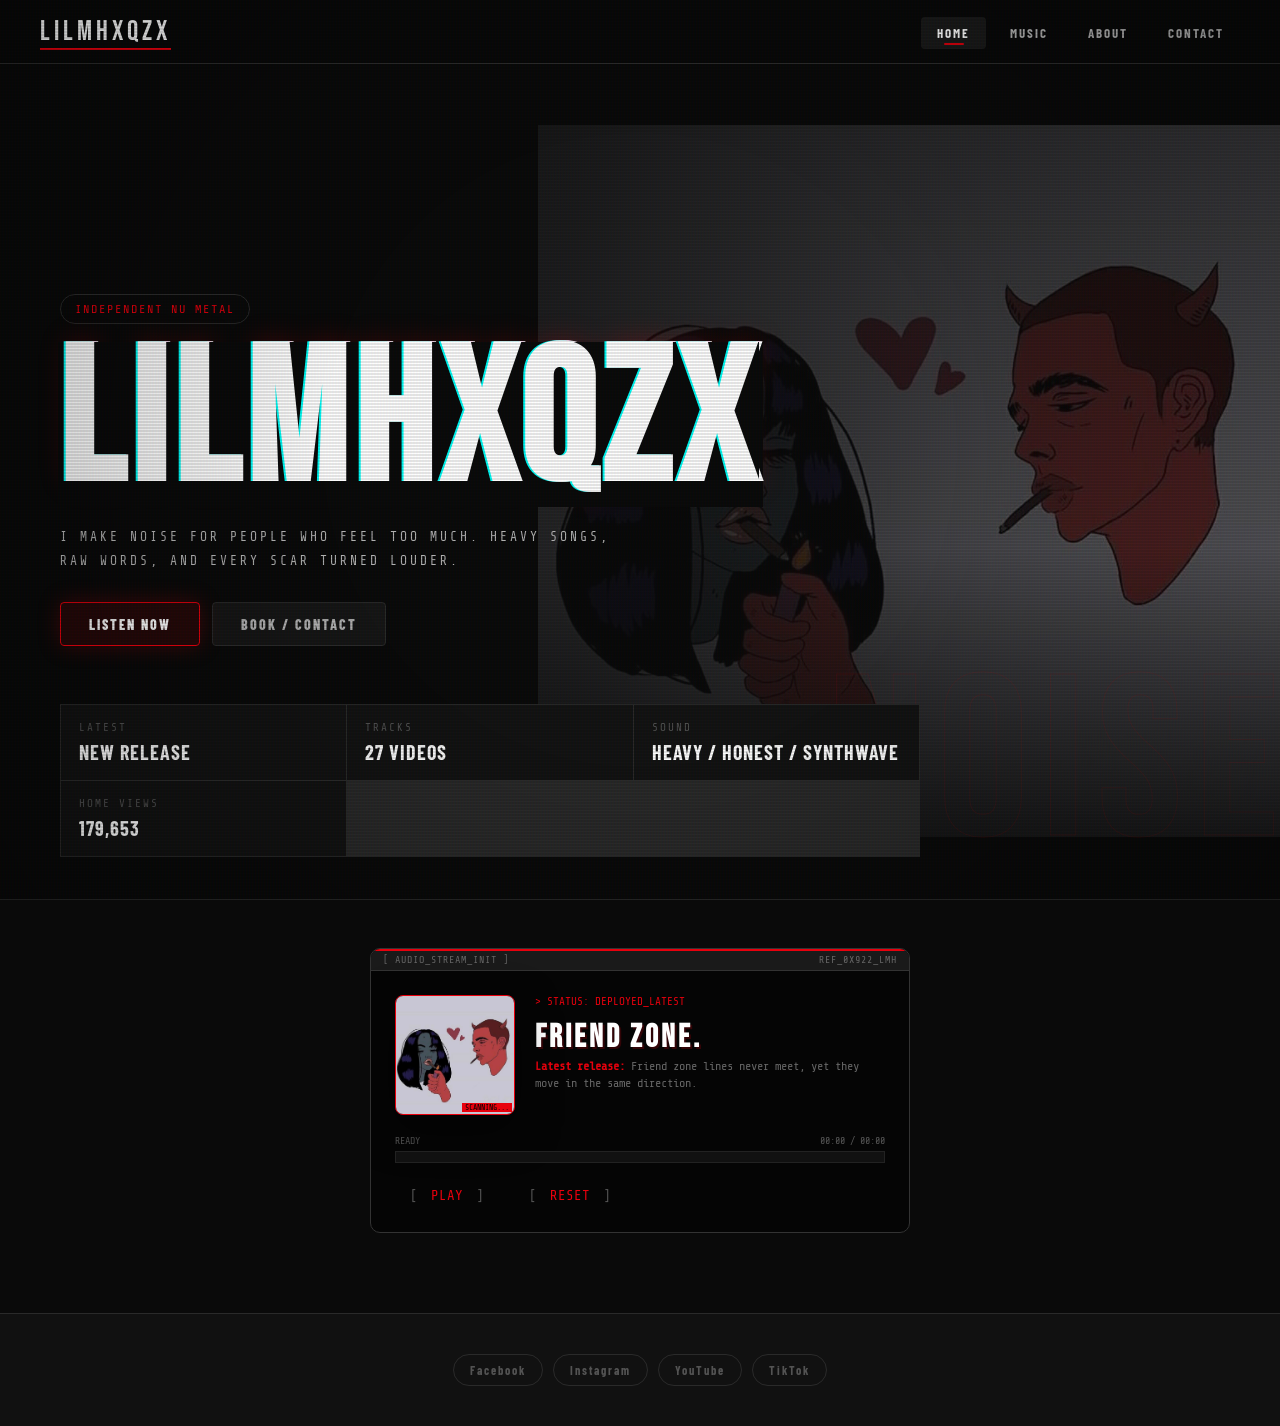
==== index.html @ 8075a0cd "Update index.html" ====
<!DOCTYPE html>
<html lang="en">

<head>
    <meta charset="UTF-8">
    <meta name="viewport" content="width=device-width, initial-scale=1.0">
    <title>Lilmhxqzx Music</title>
    <link href="https://fonts.googleapis.com/css2?family=Bebas+Neue&family=Barlow+Condensed:wght@400;600;700;900&family=Share+Tech+Mono&display=swap" rel="stylesheet">
    <link rel="stylesheet" href="style.css?v=3">
    <script src="data.js"></script>
    <style>
        .glitch {
            position: relative;
            display: inline-block;
        }
        .glitch::before,
        .glitch::after {
            content: attr(data-text);
            position: absolute;
            top: 0; left: 0; width: 100%; height: 100%;
            background: #0a0a0a; /* Match site background */
        }
        .glitch::before {
            left: 2px;
            text-shadow: -2px 0 #ff00c1;
            animation: glitch-anim-1 2s infinite linear alternate-reverse;
        }
        .glitch::after {
            left: -2px;
            text-shadow: -2px 0 #00fff9;
            animation: glitch-anim-2 3s infinite linear alternate-reverse;
        }
        @keyframes glitch-anim-1 {
            0% { clip-path: inset(20% 0 30% 0); }
            20% { clip-path: inset(60% 0 10% 0); }
            40% { clip-path: inset(40% 0 50% 0); }
            60% { clip-path: inset(80% 0 5% 0); }
            80% { clip-path: inset(10% 0 70% 0); }
            100% { clip-path: inset(30% 0 20% 0); }
        }
        @keyframes glitch-anim-2 {
            0% { clip-path: inset(15% 0 35% 0); }
            30% { clip-path: inset(5% 0 85% 0); }
            60% { clip-path: inset(45% 0 25% 0); }
            90% { clip-path: inset(75% 0 10% 0); }
            100% { clip-path: inset(25% 0 55% 0); }
        }
        /* Increase glitch intensity on hover */
        .glitch:hover::before { animation-duration: 0.2s; }
        .glitch:hover::after { animation-duration: 0.3s; }

        /* CRT Scanlines & Vignette Overlay */
        body::after {
            content: " ";
            display: block;
            position: fixed;
            top: 0; left: 0; bottom: 0; right: 0;
            background: 
                linear-gradient(rgba(18, 16, 16, 0) 50%, rgba(0, 0, 0, 0.1) 50%), 
                linear-gradient(90deg, rgba(255, 0, 0, 0.03), rgba(0, 255, 0, 0.01), rgba(0, 0, 255, 0.03));
            z-index: 9998;
            background-size: 100% 3px, 3px 100%;
            pointer-events: none;
        }
        body::before {
            content: " ";
            display: block;
            position: fixed;
            top: 0; left: 0; bottom: 0; right: 0;
            background: radial-gradient(circle, rgba(0,0,0,0) 40%, rgba(0,0,0,0.6) 100%);
            z-index: 9999;
            pointer-events: none;
        }

        /* --- INDUSTRIAL TERMINAL PLAYER --- */
        .music-player-container.terminal-style {
            background: #050505;
            border: 1px solid #333;
            padding: 0;
            text-align: left;
            font-family: 'Share Tech Mono', monospace;
            position: relative;
            overflow: hidden;
        }

        .terminal-header {
            background: #1a1a1a;
            padding: 5px 12px;
            display: flex;
            justify-content: space-between;
            border-bottom: 1px solid #333;
            font-size: 10px;
            color: #666;
            letter-spacing: 1px;
        }

        .terminal-body {
            padding: 24px;
        }

        .terminal-monitor {
            display: grid;
            grid-template-columns: 120px 1fr;
            gap: 20px;
            margin-bottom: 20px;
        }

        .album-cover-wrapper.terminal-frame {
            width: 120px;
            height: 120px;
            border: 1px solid #e8000d;
            position: relative;
            margin: 0;
        }

        .album-cover-wrapper.terminal-frame::after {
            content: "SCANNING...";
            position: absolute;
            bottom: 2px; right: 2px;
            font-size: 8px;
            background: #e8000d;
            color: #000;
            padding: 0 3px;
        }

        .track-info-terminal h2 {
            font-size: 32px;
            color: #fff;
            margin: 0 0 5px 0;
            text-shadow: 2px 2px 0px #e8000d33;
        }

        .status-line {
            font-size: 11px;
            color: #e8000d;
            margin-bottom: 15px;
            display: block;
        }

        /* Progress Bar Terminal */
        .terminal-progress-area {
            margin: 20px 0;
        }

        .progress-label {
            display: flex;
            justify-content: space-between;
            font-size: 10px;
            color: #555;
            margin-bottom: 5px;
        }

        .progress-bar-bg {
            height: 12px;
            background: #111;
            border: 1px solid #222;
            position: relative;
        }

        .progress-bar-fill {
            height: 100%;
            background: #e8000d;
            width: 0%;
            box-shadow: 0 0 10px #e8000d;
            transition: width 0.1s linear;
        }

        /* Terminal Buttons */
        .terminal-actions {
            display: flex;
            gap: 15px;
            margin-top: 20px;
        }

        .term-btn {
            background: transparent;
            border: none;
            color: #e8000d;
            font-family: 'Share Tech Mono', monospace;
            font-size: 14px;
            cursor: pointer;
            padding: 5px 10px;
            transition: all 0.2s;
        }

        .term-btn:hover {
            text-shadow: 0 0 8px #e8000d;
            color: #fff;
        }

        .term-btn span { color: #555; margin: 0 5px; }

        /* Screen Glitch Spike */
        .active-glitch {
            animation: screen-spike 0.1s steps(2);
        }
        @keyframes screen-spike {
            0% { filter: invert(0.5) hue-rotate(90deg); transform: translateX(5px) skewX(2deg); }
            50% { filter: contrast(5); transform: translateX(-5px) skewX(-2deg); }
            100% { filter: none; transform: none; }
        }
    </style>
</head>

<body>
    <nav class="navbar">
        <a href="index.html" class="logo">LILMHXQZX</a>
        <ul>
            <li><a href="index.html" class="active">HOME</a></li>
            <li><a href="music.html">MUSIC</a></li>
            <li><a href="about.html">ABOUT</a></li>
            <li><a href="contact.html">CONTACT</a></li>
        </ul>
    </nav>

    <main class="home">
        <div class="hero-copy">
            <div class="eyebrow">INDEPENDENT NU METAL</div>
            <h1 class="glitch" data-text="LILMHXQZX">LILMHXQZX</h1>
            <p>I make noise for people who feel too much. Heavy songs, raw words, and every scar turned louder.</p>
            <div class="hero-actions">
                <a class="primary-action" href="music.html">LISTEN NOW</a>
                <a class="secondary-action" href="contact.html">BOOK / CONTACT</a>
            </div>
        </div>

        <div class="hero-meta" aria-label="Artist highlights">
            <div>
                <span>Latest</span>
                <strong>New Release</strong>
            </div>
            <div>
                <span>Tracks</span>
                <strong id="meta-track-count">0 Videos</strong>
            </div>
            <div>
                <span>Sound</span>
                <strong>HEAVY / HONEST / SYNTHWAVE</strong>
            </div>
            <div>
                <span>HOME VIEWS</span>
                <strong id="visitor-count">LOADING...</strong>
            </div>
        </div>
    </main>

    <!-- Music Player Section -->
    <div class="music-player-section">
        <div class="music-player-container terminal-style">
            <div class="terminal-header">
                <span>[ AUDIO_STREAM_INIT ]</span>
                <span>REF_0X922_LMH</span>
            </div>
            
            <div class="terminal-body">
                <div class="terminal-monitor">
                    <div class="album-cover-wrapper terminal-frame">
                        <img id="albumCover" src="cover.jpg" alt="Album Cover" class="album-cover">
                    </div>
                    <div class="track-info-terminal">
                        <span class="status-line">> STATUS: DEPLOYED_LATEST</span>
                        <h2 id="latest-title">LOAD_ERROR</h2>
                        <div id="latest-desc" style="font-size: 12px; color: #666; line-height: 1.4;">...</div>
                    </div>
                </div>

                <div class="terminal-progress-area">
                    <div class="progress-label">
                        <span id="player-status">READY</span>
                        <span id="time-display">00:00 / 00:00</span>
                    </div>
                    <div class="progress-bar-bg">
                        <div id="progress-fill" class="progress-bar-fill"></div>
                    </div>
                </div>

                <audio id="main-audio">
                    <source id="audio-source" src="" type="audio/mpeg">
                </audio>

                <div class="terminal-actions">
                    <button class="term-btn" onclick="togglePlay()" id="play-btn"><span>[</span> PLAY <span>]</span></button>
                    <button class="term-btn" onclick="resetAudio()"><span>[</span> RESET <span>]</span></button>
                </div>
            </div>
        </div>
    </div>

    <div class="social-links">
        <a href="https://web.facebook.com/suparak.chouyphom" target="_blank">Facebook</a>
        <a href="https://www.instagram.com/lilmhxqzx" target="_blank">Instagram</a>
        <a href="https://www.youtube.com/@LilmhxqzxMusic" target="_blank">YouTube</a>
        <a href="https://www.youtube.com/@LilmhxqzxMusic" target="_blank">TikTok</a>
    </div>

    <script>
        // ข้อมูล trackList ถูกโหลดมาจากไฟล์ data.js แล้ว

        let audioCtx;
        function playStaticPop() {
            if (!audioCtx) audioCtx = new (window.AudioContext || window.webkitAudioContext)();
            
            const bufferSize = audioCtx.sampleRate * 0.1; 
            const buffer = audioCtx.createBuffer(1, bufferSize, audioCtx.sampleRate);
            const data = buffer.getChannelData(0);
            
            // สร้าง White Noise
            for (let i = 0; i < bufferSize; i++) {
                data[i] = Math.random() * 2 - 1;
            }

            const noise = audioCtx.createBufferSource();
            noise.buffer = buffer;

            // กรองเสียงให้ดู "ดิบ" และแห้งๆ สไตล์วิทยุเก่า
            const filter = audioCtx.createBiquadFilter();
            filter.type = 'bandpass';
            filter.frequency.value = 1000;
            filter.Q.value = 1;

            const gain = audioCtx.createGain();
            gain.gain.setValueAtTime(0.15, audioCtx.currentTime);
            gain.gain.exponentialRampToValueAtTime(0.01, audioCtx.currentTime + 0.1);

            noise.connect(filter);
            filter.connect(gain);
            gain.connect(audioCtx.destination);

            noise.start();
            noise.stop(audioCtx.currentTime + 0.1);
        }

        function triggerScreenGlitch() {
            document.body.classList.add('active-glitch');
            setTimeout(() => {
                document.body.classList.remove('active-glitch');
            }, 100);
        }

        // ดักจับการคลิกทุกปุ่มและลิงก์
        document.addEventListener('click', (e) => {
            if (e.target.closest('button, a')) {
                playStaticPop();
                triggerScreenGlitch();
            }
        });

        function animateValue(id, start, end, duration, suffix = "") {
            const obj = document.getElementById(id);
            if (!obj) return;
            let startTimestamp = null;
            const step = (timestamp) => {
                if (!startTimestamp) startTimestamp = timestamp;
                const progress = Math.min((timestamp - startTimestamp) / duration, 1);
                const value = Math.floor(progress * (end - start) + start);
                obj.innerHTML = value.toLocaleString() + suffix;
                if (progress < 1) {
                    window.requestAnimationFrame(step);
                }
            };
            window.requestAnimationFrame(step);
        }

        async function updateVisitorStats() {
            const visitorCountEl = document.getElementById('visitor-count');
            
            try {
                const response = await fetch('https://api.counterapi.dev/v1/lilmhxqzx/home/up');
                const data = await response.json();
                
                // จำลองเลขผู้เข้าชมออนไลน์ (สุ่มระหว่าง 3-12 คน)
                const onlineNow = Math.floor(Math.random() * 10) + 3;
                const suffix = ` <small style="font-size: 10px; color: #e8000d;">[${onlineNow} LIVE]</small>`;
                
                animateValue('visitor-count', 0, data.count, 1500, suffix);
                
            } catch (err) {
                console.error('Stats Error:', err);
                // กรณี API ขัดข้อง ให้แสดงเลขจำลอง
                if (visitorCountEl) {
                    const fallbackCount = Math.floor(Date.now() / 10000000).toLocaleString();
                    visitorCountEl.textContent = fallbackCount;
                }
            }
        }

        // --- PLAYER LOGIC ---
        const mainAudio = document.getElementById('main-audio');
        const playBtn = document.getElementById('play-btn');
        const progressFill = document.getElementById('progress-fill');
        const timeDisplay = document.getElementById('time-display');
        const playerStatus = document.getElementById('player-status');

        function togglePlay() {
            if (mainAudio.paused) {
                mainAudio.play();
                playBtn.innerHTML = "<span>[</span> PAUSE <span>]</span>";
                playerStatus.textContent = "STREAMING...";
            } else {
                mainAudio.pause();
                playBtn.innerHTML = "<span>[</span> PLAY <span>]</span>";
                playerStatus.textContent = "PAUSED";
            }
        }

        function resetAudio() {
            mainAudio.pause();
            mainAudio.currentTime = 0;
            playBtn.innerHTML = "<span>[</span> PLAY <span>]</span>";
            playerStatus.textContent = "READY";
        }

        function formatTime(seconds) {
            const min = Math.floor(seconds / 60);
            const sec = Math.floor(seconds % 60);
            return `${min.toString().padStart(2, '0')}:${sec.toString().padStart(2, '0')}`;
        }

        mainAudio.addEventListener('timeupdate', () => {
            const percent = (mainAudio.currentTime / mainAudio.duration) * 100;
            progressFill.style.width = percent + '%';
            
            if (mainAudio.duration) {
                timeDisplay.textContent = `${formatTime(mainAudio.currentTime)} / ${formatTime(mainAudio.duration)}`;
            }
        });

        mainAudio.addEventListener('ended', () => {
            playBtn.innerHTML = "<span>[</span> PLAY <span>]</span>";
            playerStatus.textContent = "COMPLETED";
        });

        function initHomePage() {
            const latestTrack = trackList[0];
            const metaCount = document.getElementById('meta-track-count');
            const latestTitle = document.getElementById('latest-title');
            const latestDesc = document.getElementById('latest-desc');
            const albumCover = document.getElementById('albumCover');
            const audioPlayer = document.getElementById('main-audio');
            const audioSource = document.getElementById('audio-source');

            updateVisitorStats();

            // 1. อัปเดตจำนวนวิดีโอในส่วน Hero
            if (metaCount) {
                metaCount.textContent = `${trackList.length} Videos`;
            }

            // 2. อัปเดตข้อมูลเพลงล่าสุด (Latest Drop)
            if (latestTrack) {
                latestTitle.textContent = latestTrack.title;
                
                if (latestTrack.description) {
                    latestDesc.innerHTML = `<span class="highlight-info">Latest release:</span> ${latestTrack.description}`;
                }

                // 3. เปลี่ยนรูปหน้าปก (ถ้ามีข้อมูล coverSrc)
                if (latestTrack.coverSrc) {
                    albumCover.src = latestTrack.coverSrc;
                }

                // 3. เปลี่ยนไฟล์เพลงในเครื่องเล่น (ถ้ามีข้อมูล audioSrc)
                if (latestTrack.audioSrc) {
                    audioSource.src = latestTrack.audioSrc;
                    audioPlayer.load(); // รีโหลดเพื่อให้เครื่องเล่นจำไฟล์ใหม่
                }
            }
        }

        // เรียกใช้งานเมื่อโหลดหน้า
        window.addEventListener('DOMContentLoaded', initHomePage);
    </script>

</body>

</html>
---- style.css ----
:root {
    --black: #0a0a0a;
    --deep: #111111;
    --surface: #181818;
    --border: #2a2a2a;
    --red: #e8000d;
    --red-dim: #9b0009;
    --red-glow: rgba(232, 0, 13, 0.25);
    --white: #ffffff;
    --grey: #b3b3b3;
    --dim: #535353;
}

* {
    margin: 0;
    padding: 0;
    box-sizing: border-box;
}

::selection {
    background: var(--red);
    color: var(--white);
}

::-webkit-scrollbar {
    width: 6px;
}

::-webkit-scrollbar-track {
    background: var(--black);
}

::-webkit-scrollbar-thumb {
    background: var(--red-dim);
    border-radius: 3px;
}

body {
    background: var(--black);
    color: var(--white);
    font-family: 'Barlow Condensed', sans-serif;
    min-height: 100vh;
    overflow-x: hidden;
}

body::before {
    content: '';
    position: fixed;
    inset: 0;
    background-image: url("data:image/svg+xml,%3Csvg viewBox='0 0 200 200' xmlns='http://www.w3.org/2000/svg'%3E%3Cfilter id='n'%3E%3CfeTurbulence type='fractalNoise' baseFrequency='0.9' numOctaves='4' stitchTiles='stitch'/%3E%3C/filter%3E%3Crect width='100%25' height='100%25' filter='url(%23n)' opacity='0.03'/%3E%3C/svg%3E");
    pointer-events: none;
    z-index: 9999;
    opacity: 0.4;
}

.navbar {
    position: sticky;
    top: 0;
    z-index: 100;
    display: flex;
    align-items: center;
    justify-content: space-between;
    padding: 0 40px;
    height: 64px;
    background: rgba(10, 10, 10, 0.92);
    backdrop-filter: blur(20px);
    border-bottom: 1px solid var(--border);
}

.logo {
    font-family: 'Bebas Neue', sans-serif;
    font-size: 28px;
    letter-spacing: 4px;
    color: var(--white);
    position: relative;
    text-decoration: none;
}

.logo:hover {
    animation: glitch 0.3s cubic-bezier(.25,.46,.45,.94) both infinite;
    color: var(--white);
}

@keyframes glitch {
    0% {
        transform: translate(0);
        text-shadow: none;
    }
    20% {
        transform: translate(-2px, 2px);
        text-shadow: 2px 0 var(--red), -2px 0 #0ff;
    }
    40% {
        transform: translate(-2px, -2px);
        text-shadow: 2px 0 var(--red), -2px 0 #0ff;
    }
    60% {
        transform: translate(2px, 2px);
        text-shadow: -2px 0 var(--red), 2px 0 #0ff;
    }
    80% {
        transform: translate(2px, -2px);
        text-shadow: -2px 0 var(--red), 2px 0 #0ff;
    }
    100% {
        transform: translate(0);
    }
}

.logo::after {
    content: '';
    position: absolute;
    bottom: -2px;
    left: 0;
    width: 100%;
    height: 2px;
    background: var(--red);
    animation: logoLine 3s ease-in-out infinite;
}

@keyframes logoLine {
    0%,
    100% {
        transform: scaleX(1);
    }

    50% {
        transform: scaleX(0.3);
        transform-origin: left;
    }
}

.navbar ul {
    display: flex;
    gap: 8px;
    list-style: none;
}

.navbar ul li a {
    color: var(--grey);
    text-decoration: none;
    font-weight: 700;
    font-size: 13px;
    letter-spacing: 2px;
    padding: 8px 16px;
    border-radius: 4px;
    transition: all 0.2s;
    position: relative;
}

.navbar ul li a:hover,
.navbar ul li a.active {
    color: var(--white);
    background: rgba(255, 255, 255, 0.07);
}

.navbar ul li a::after {
    content: '';
    position: absolute;
    bottom: 4px;
    left: 50%;
    transform: translateX(-50%) scaleX(0);
    width: 20px;
    height: 2px;
    background: var(--red);
    transition: transform 0.2s;
    border-radius: 2px;
}

.navbar ul li a:hover::after,
.navbar ul li a.active::after {
    transform: translateX(-50%) scaleX(1);
}

/* Page Header Utility (Shared across subpages) */
.page-header {
    padding: 64px 60px 40px;
    position: relative;
    border-bottom: 1px solid var(--border);
    overflow: hidden;
}

.page-header h1 {
    font-family: 'Bebas Neue', sans-serif;
    font-size: clamp(48px, 8vw, 100px);
    letter-spacing: 4px;
    line-height: 0.9;
}

.subtitle-mono {
    font-family: 'Share Tech Mono', monospace;
    font-size: 13px;
    letter-spacing: 3px;
    color: var(--red);
    margin-top: 12px;
}

.home {
    display: flex;
    flex-direction: column;
    justify-content: flex-end;
    align-items: flex-start;
    min-height: calc(100vh - 64px);
    padding: 96px 60px 42px;
    position: relative;
    overflow: hidden;
    border-bottom: 1px solid var(--border);
    isolation: isolate;
}

.home::before {
    content: '';
    position: absolute;
    inset: 0;
    background:
        linear-gradient(90deg, rgba(10, 10, 10, 0.98) 0%, rgba(10, 10, 10, 0.78) 45%, rgba(10, 10, 10, 0.3) 100%),
        linear-gradient(0deg, rgba(10, 10, 10, 0.98) 0%, rgba(10, 10, 10, 0.35) 42%, rgba(10, 10, 10, 0.7) 100%),
        url('cover.jpg.jpg') right center / min(58vw, 760px) auto no-repeat;
    z-index: -2;
}

.home::after {
    content: 'NOISE';
    position: absolute;
    right: -10px;
    bottom: 18px;
    font-family: 'Bebas Neue', sans-serif;
    font-size: clamp(92px, 18vw, 260px);
    color: transparent;
    -webkit-text-stroke: 1px rgba(232, 0, 13, 0.1);
    letter-spacing: 12px;
    line-height: 1;
    pointer-events: none;
    user-select: none;
    z-index: -1;
}

.hero-copy,
.hero-meta {
    position: relative;
    z-index: 1;
}

.hero-copy {
    width: min(100%, 720px);
}

.eyebrow {
    display: inline-flex;
    align-items: center;
    margin-bottom: 18px;
    padding: 7px 14px;
    border: 1px solid var(--border);
    border-radius: 500px;
    color: var(--red);
    font-family: 'Share Tech Mono', monospace;
    font-size: 12px;
    letter-spacing: 2px;
    animation: fadeUp 0.7s ease both;
}

.home h1 {
    font-family: 'Bebas Neue', sans-serif;
    font-size: clamp(76px, 16vw, 188px);
    line-height: 0.88;
    letter-spacing: 7px;
    margin-bottom: 18px;
    text-shadow: 0 0 28px var(--red-glow);
    animation: fadeUp 0.7s 0.08s ease both;
}

.home p {
    width: min(100%, 560px);
    color: var(--grey);
    font-family: 'Share Tech Mono', monospace;
    font-size: 13px;
    letter-spacing: 3px;
    text-transform: uppercase;
    line-height: 1.8;
    animation: fadeUp 0.7s 0.16s ease both;
}

.hero-actions {
    display: flex;
    gap: 12px;
    flex-wrap: wrap;
    margin-top: 30px;
    animation: fadeUp 0.7s 0.24s ease both;
}

.primary-action,
.secondary-action {
    display: inline-flex;
    align-items: center;
    justify-content: center;
    min-height: 44px;
    padding: 12px 28px;
    border-radius: 4px;
    text-decoration: none;
    font-family: 'Barlow Condensed', sans-serif;
    font-size: 14px;
    font-weight: 800;
    letter-spacing: 2px;
    transition: all 0.2s ease;
}

.primary-action {
    color: var(--white);
    background: rgba(232, 0, 13, 0.12);
    border: 1px solid var(--red);
    box-shadow: 0 0 22px var(--red-glow);
}

.secondary-action {
    color: var(--grey);
    background: rgba(255, 255, 255, 0.05);
    border: 1px solid var(--border);
}

.primary-action:hover,
.secondary-action:hover {
    color: var(--white);
    border-color: var(--red);
    transform: translateY(-3px);
    box-shadow: 0 12px 34px rgba(0, 0, 0, 0.55), 0 0 32px var(--red-glow);
}

.primary-action:hover {
    background: var(--red);
}

.hero-meta {
    width: min(100%, 860px);
    display: grid;
    grid-template-columns: repeat(3, minmax(0, 1fr));
    gap: 1px;
    margin-top: 58px;
    border: 1px solid var(--border);
    background: var(--border);
    animation: fadeUp 0.7s 0.32s ease both;
}

.hero-meta div {
    padding: 16px 18px;
    background: rgba(17, 17, 17, 0.9);
}

.hero-meta span {
    display: block;
    color: var(--dim);
    font-family: 'Share Tech Mono', monospace;
    font-size: 11px;
    letter-spacing: 2px;
    text-transform: uppercase;
    margin-bottom: 6px;
}

.hero-meta strong {
    color: var(--white);
    font-size: 20px;
    letter-spacing: 1px;
    text-transform: uppercase;
}

.music-player-section {
    padding: 48px 60px 80px;
    background: var(--black);
}

.music-player-container {
    width: 100%;
    max-width: 540px;
    margin: 0 auto;
    padding: 24px;
    background: var(--surface);
    border: 1px solid var(--border);
    border-radius: 10px;
    text-align: center;
    position: relative;
    overflow: hidden;
    animation: fadeUp 0.7s 0.25s ease both;
}

.music-player-container::before {
    content: '';
    position: absolute;
    inset: 0 0 auto;
    height: 2px;
    background: var(--red);
}

.music-player-container:hover {
    border-color: var(--red-dim);
    box-shadow: 0 16px 48px rgba(0, 0, 0, 0.6), 0 0 32px var(--red-glow);
}

.badge {
    display: inline-flex;
    align-items: center;
    margin-bottom: 14px;
    padding: 6px 14px;
    border: 1px solid var(--border);
    border-radius: 500px;
    color: var(--red);
    font-family: 'Share Tech Mono', monospace;
    font-size: 12px;
    letter-spacing: 2px;
}

.music-player-container h2 {
    font-family: 'Bebas Neue', sans-serif;
    font-size: 44px;
    letter-spacing: 3px;
    line-height: 0.95;
}

.music-player-container .subtitle {
    margin: 8px 0 20px;
    color: var(--grey);
    font-family: 'Share Tech Mono', monospace;
    font-size: 12px;
    letter-spacing: 2px;
    text-transform: uppercase;
}

.album-cover-wrapper {
    width: min(100%, 300px);
    margin: 0 auto 20px;
    border: 1px solid var(--border);
    border-radius: 8px;
    overflow: hidden;
    box-shadow: 0 14px 42px rgba(0, 0, 0, 0.55);
    transition: all 0.25s ease;
}

.album-cover-wrapper:hover {
    border-color: var(--red-dim);
    transform: translateY(-5px) scale(1.01);
    box-shadow: 0 16px 48px rgba(0, 0, 0, 0.62), 0 0 30px var(--red-glow);
}

.album-cover {
    display: block;
    width: 100%;
    aspect-ratio: 1;
    object-fit: cover;
}

.player-wrapper {
    padding: 16px;
    margin-bottom: 18px;
    background: var(--deep);
    border: 1px solid var(--border);
    border-radius: 8px;
}

audio {
    width: 100%;
    height: 40px;
    accent-color: var(--red);
}

.controls {
    display: flex;
    justify-content: center;
    gap: 10px;
    margin-top: 14px;
    flex-wrap: wrap;
}

.controls button {
    min-width: 86px;
    padding: 9px 14px;
    background: rgba(255, 255, 255, 0.05);
    border: 1px solid var(--border);
    border-radius: 4px;
    color: var(--grey);
    cursor: pointer;
    font-family: 'Barlow Condensed', sans-serif;
    font-size: 13px;
    font-weight: 800;
    letter-spacing: 1.5px;
    transition: all 0.2s ease;
}

.controls button:hover {
    color: var(--white);
    border-color: var(--red);
    box-shadow: 0 0 14px var(--red-glow);
    transform: translateY(-2px);
}

.info {
    padding: 14px 16px;
    background: rgba(232, 0, 13, 0.08);
    border-left: 3px solid var(--red);
    border-radius: 6px;
    text-align: left;
}

.info p {
    color: var(--grey);
    font-size: 16px;
    line-height: 1.45;
}

.highlight-info {
    color: var(--red);
    font-weight: 800;
}

.social-links {
    border-top: 1px solid var(--border);
    padding: 40px 60px;
    display: flex;
    justify-content: center;
    flex-wrap: wrap;
    gap: 10px;
    background: var(--deep);
}

.social-links a {
    color: var(--dim);
    text-decoration: none;
    font-size: 12px;
    letter-spacing: 2px;
    font-weight: 700;
    padding: 8px 16px;
    border: 1px solid var(--border);
    border-radius: 500px;
    transition: all 0.2s;
}

.social-links a:hover {
    color: var(--white);
    border-color: var(--red);
    box-shadow: 0 0 12px var(--red-glow);
}

@keyframes fadeUp {
    from {
        opacity: 0;
        transform: translateY(20px);
    }

    to {
        opacity: 1;
        transform: translateY(0);
    }
}

@media (max-width: 768px) {
    .navbar {
        padding: 0 20px;
    }

    .home {
        min-height: auto;
        padding: 72px 20px 34px;
    }

    .home::before {
        background:
            linear-gradient(0deg, rgba(10, 10, 10, 0.98) 0%, rgba(10, 10, 10, 0.64) 52%, rgba(10, 10, 10, 0.92) 100%),
            url('cover.jpg.jpg') center top / cover no-repeat;
    }

    .hero-meta {
        grid-template-columns: 1fr;
        margin-top: 38px;
    }

    .music-player-section {
        padding: 32px 20px 60px;
    }

    .music-player-container {
        padding: 18px;
    }

    .social-links {
        padding: 32px 20px;
    }
}

@media (max-width: 480px) {
    .navbar ul {
        gap: 0;
    }

    .navbar ul li a {
        padding: 8px 10px;
        font-size: 12px;
    }

    .home h1 {
        letter-spacing: 3px;
    }
}
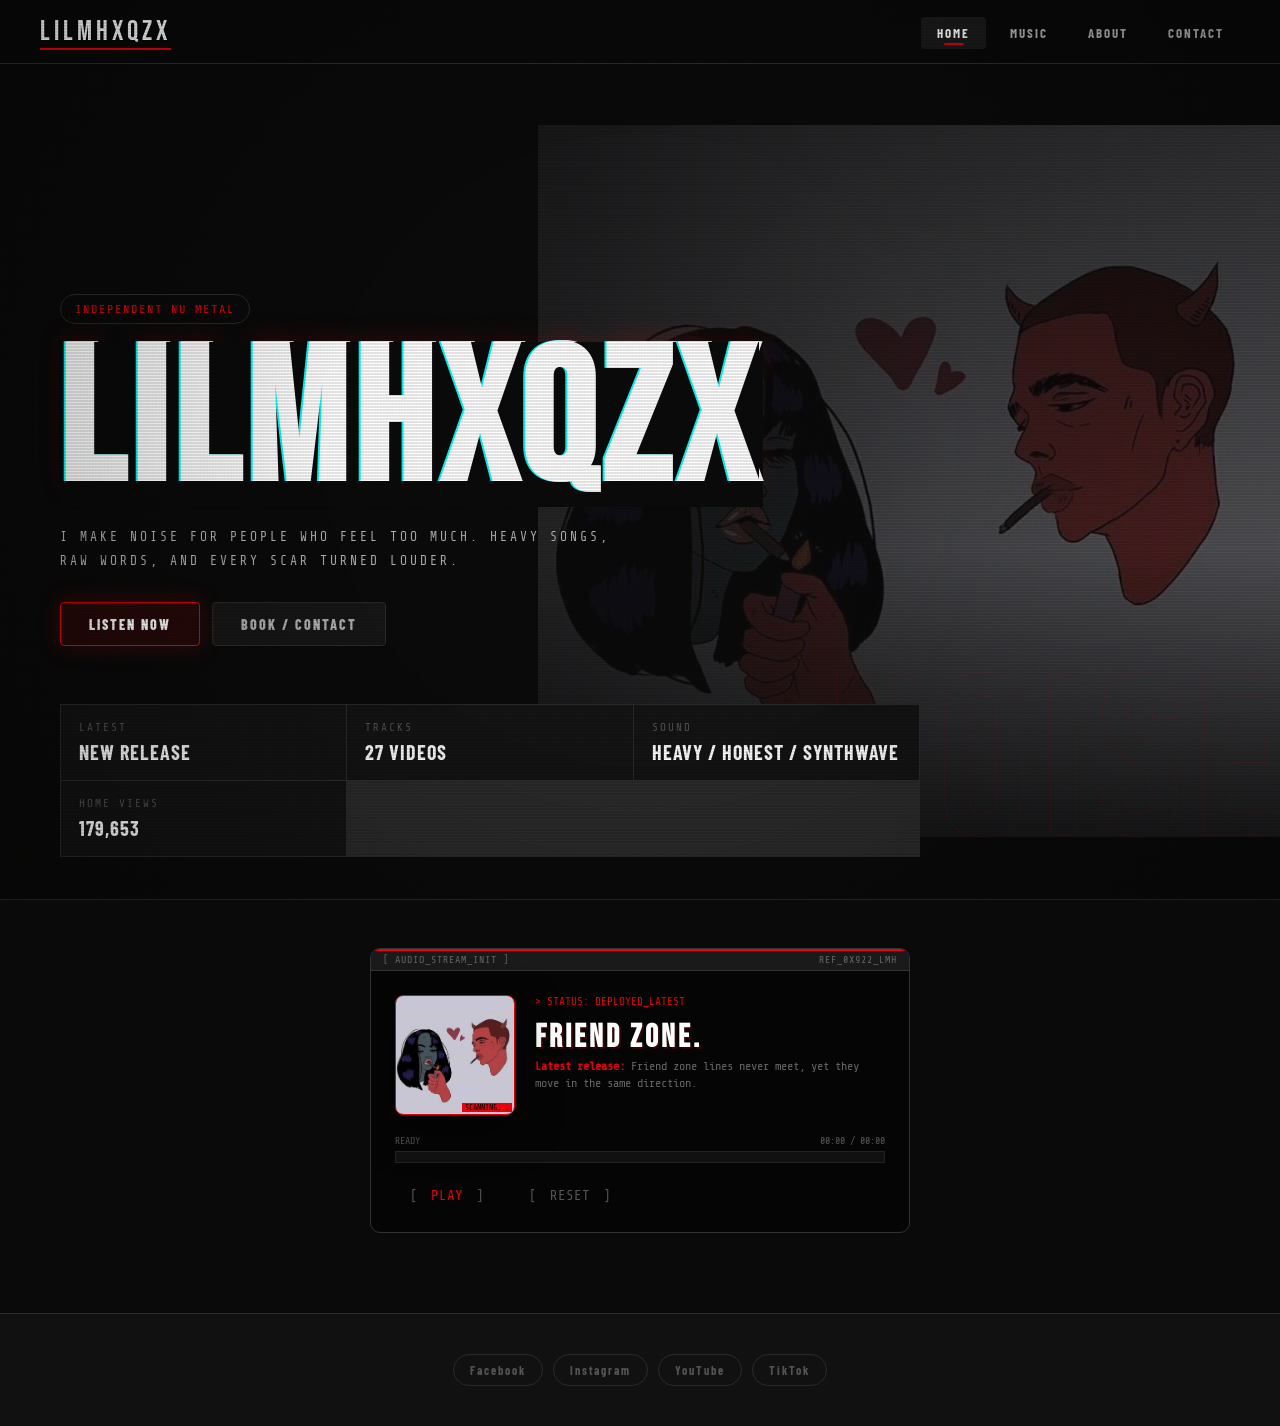
==== commit dd8b44a9: "Update index.html" ====
--- a/index.html
+++ b/index.html
@@ -188,6 +188,24 @@
             color: #fff;
         }
 
+        #ascii-visualizer {
+            color: #e8000d;
+            font-size: 24px;
+            letter-spacing: 2px;
+            opacity: 0.7;
+            margin-left: 15px;
+            height: 32px;
+        }
+
+        #reset-btn {
+            color: #555;
+        }
+
+        #reset-btn:hover {
+            text-shadow: 0 0 8px #666;
+            color: #999;
+        }
+
         .term-btn span { color: #555; margin: 0 5px; }
 
         /* Screen Glitch Spike */
@@ -198,6 +216,19 @@
             0% { filter: invert(0.5) hue-rotate(90deg); transform: translateX(5px) skewX(2deg); }
             50% { filter: contrast(5); transform: translateX(-5px) skewX(-2deg); }
             100% { filter: none; transform: none; }
+        }
+
+        /* Text Flicker Animation for Player Buttons */
+        @keyframes text-flicker {
+            0% { opacity: 0.1; }
+            10% { opacity: 1; }
+            20% { opacity: 0; }
+            30% { opacity: 1; }
+            70% { opacity: 0.2; }
+            100% { opacity: 1; }
+        }
+        .is-glitching {
+            animation: text-flicker 0.4s steps(4);
         }
     </style>
 </head>
@@ -259,7 +290,10 @@
                     </div>
                     <div class="track-info-terminal">
                         <span class="status-line">> STATUS: DEPLOYED_LATEST</span>
-                        <h2 id="latest-title">LOAD_ERROR</h2>
+                        <div style="display: flex; align-items: center;">
+                            <h2 id="latest-title">LOAD_ERROR</h2>
+                            <span id="ascii-visualizer"></span>
+                        </div>
                         <div id="latest-desc" style="font-size: 12px; color: #666; line-height: 1.4;">...</div>
                     </div>
                 </div>
@@ -280,7 +314,7 @@
 
                 <div class="terminal-actions">
                     <button class="term-btn" onclick="togglePlay()" id="play-btn"><span>[</span> PLAY <span>]</span></button>
-                    <button class="term-btn" onclick="resetAudio()"><span>[</span> RESET <span>]</span></button>
+                    <button class="term-btn" onclick="resetAudio()" id="reset-btn"><span>[</span> RESET <span>]</span></button>
                 </div>
             </div>
         </div>
@@ -391,15 +425,52 @@
         const timeDisplay = document.getElementById('time-display');
         const playerStatus = document.getElementById('player-status');
 
+        let visualizerInterval;
+        function startVisualizer() {
+            const viz = document.getElementById('ascii-visualizer');
+            const chars = [" ", "▂", "▃", "▄", "▅", "▆", "▇", "█"];
+            visualizerInterval = setInterval(() => {
+                let output = "";
+                for (let i = 0; i < 6; i++) {
+                    output += chars[Math.floor(Math.random() * chars.length)];
+                }
+                viz.textContent = output;
+            }, 100);
+        }
+
+        let statusTypeInterval;
+        function setStatusText(text) {
+            clearInterval(statusTypeInterval);
+            playerStatus.textContent = '';
+            let i = 0;
+            statusTypeInterval = setInterval(() => {
+                if (i < text.length) {
+                    playerStatus.textContent += text.charAt(i);
+                    i++;
+                } else {
+                    clearInterval(statusTypeInterval);
+                }
+            }, 50); // ความเร็วในการพิมพ์ (มิลลิวินาที)
+        }
+
         function togglePlay() {
+            // เพิ่ม class กระพริบและลบออกเมื่ออนิเมชั่นจบ
+            playBtn.classList.add('is-glitching');
+            setTimeout(() => {
+                playBtn.classList.remove('is-glitching');
+            }, 400);
+
             if (mainAudio.paused) {
                 mainAudio.play();
                 playBtn.innerHTML = "<span>[</span> PAUSE <span>]</span>";
-                playerStatus.textContent = "STREAMING...";
+                setStatusText("STREAMING...");
+                startVisualizer();
             } else {
                 mainAudio.pause();
                 playBtn.innerHTML = "<span>[</span> PLAY <span>]</span>";
-                playerStatus.textContent = "PAUSED";
+                setStatusText("PAUSED");
+                clearInterval(visualizerInterval);
+                document.getElementById('ascii-visualizer').textContent = "";
             }
         }
 
@@ -407,7 +478,9 @@
             mainAudio.pause();
             mainAudio.currentTime = 0;
             playBtn.innerHTML = "<span>[</span> PLAY <span>]</span>";
-            playerStatus.textContent = "READY";
+            setStatusText("READY");
+            clearInterval(visualizerInterval);
+            document.getElementById('ascii-visualizer').textContent = "";
         }
 
         function formatTime(seconds) {
@@ -427,7 +500,9 @@
 
         mainAudio.addEventListener('ended', () => {
             playBtn.innerHTML = "<span>[</span> PLAY <span>]</span>";
-            playerStatus.textContent = "COMPLETED";
+            setStatusText("COMPLETED");
+            clearInterval(visualizerInterval);
+            document.getElementById('ascii-visualizer').textContent = "";
         });
 
         function initHomePage() {
@@ -440,6 +515,8 @@
             const audioSource = document.getElementById('audio-source');
 
             updateVisitorStats();
+            // เริ่มต้นด้วยเอฟเฟกต์พิมพ์คำว่า READY
+            setStatusText("READY");
 
             // 1. อัปเดตจำนวนวิดีโอในส่วน Hero
             if (metaCount) {
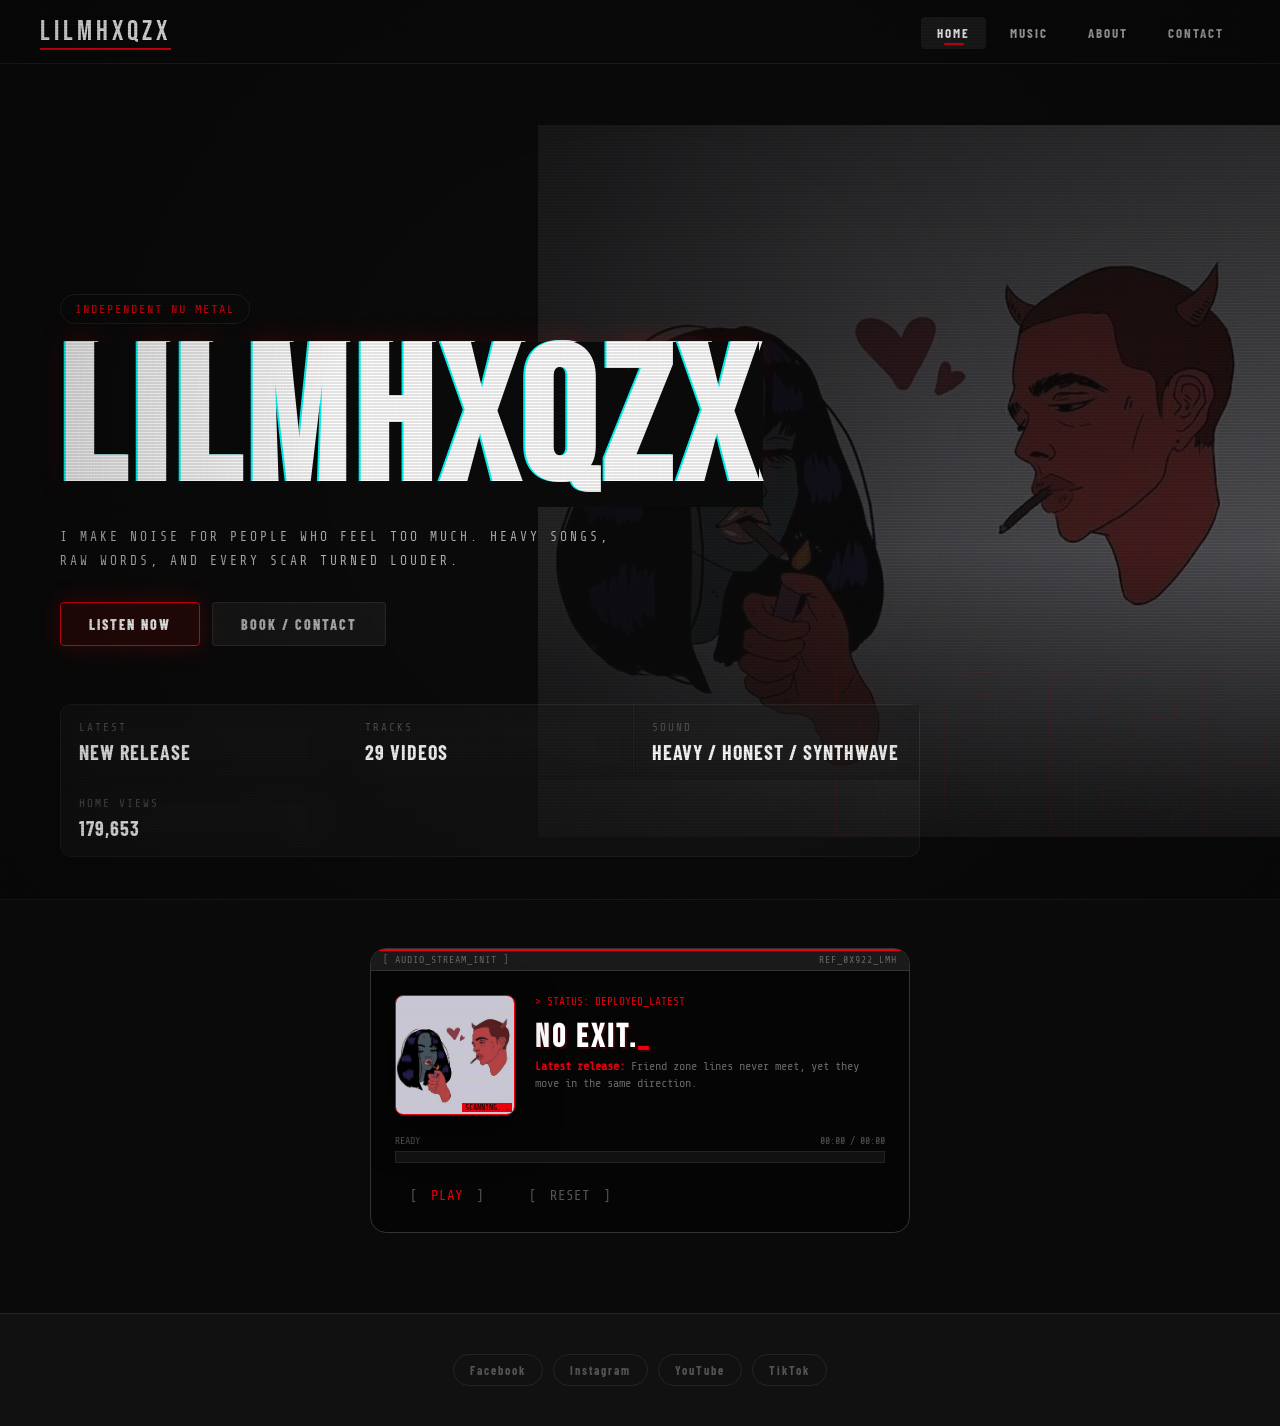
==== commit 912141b0: "Update index.html" ====
--- a/index.html
+++ b/index.html
@@ -186,7 +186,16 @@
         .term-btn:hover {
             text-shadow: 0 0 8px #e8000d;
             color: #fff;
-        }
+            background: rgba(232, 0, 13, 0.05);
+        }
+        
+        /* Add a blinking cursor to Terminal Title */
+        .track-info-terminal h2::after {
+            content: '_';
+            animation: blink 1s infinite;
+            color: var(--red);
+        }
+        @keyframes blink { 50% { opacity: 0; } }
 
         #ascii-visualizer {
             color: #e8000d;
--- a/style.css
+++ b/style.css
@@ -1,14 +1,15 @@
 :root {
     --black: #0a0a0a;
     --deep: #111111;
-    --surface: #181818;
-    --border: #2a2a2a;
+    --surface: rgba(255, 255, 255, 0.03); /* ปรับให้ใสขึ้นมากเพื่อให้เห็นพื้นหลังชัดเจน */
+    --border: rgba(255, 255, 255, 0.08); /* ขอบเนียนบางสไตล์ iOS */
     --red: #e8000d;
     --red-dim: #9b0009;
     --red-glow: rgba(232, 0, 13, 0.25);
     --white: #ffffff;
     --grey: #b3b3b3;
     --dim: #535353;
+    --glass-blur: blur(25px) saturate(190%); /* เพิ่มความฟุ้งและความสดของสีพื้นหลัง */
 }
 
 * {
@@ -62,8 +63,8 @@
     justify-content: space-between;
     padding: 0 40px;
     height: 64px;
-    background: rgba(10, 10, 10, 0.92);
-    backdrop-filter: blur(20px);
+    background: rgba(10, 10, 10, 0.7);
+    backdrop-filter: var(--glass-blur);
     border-bottom: 1px solid var(--border);
 }
 
@@ -215,7 +216,7 @@
     background:
         linear-gradient(90deg, rgba(10, 10, 10, 0.98) 0%, rgba(10, 10, 10, 0.78) 45%, rgba(10, 10, 10, 0.3) 100%),
         linear-gradient(0deg, rgba(10, 10, 10, 0.98) 0%, rgba(10, 10, 10, 0.35) 42%, rgba(10, 10, 10, 0.7) 100%),
-        url('cover.jpg.jpg') right center / min(58vw, 760px) auto no-repeat;
+        url('cover.jpg') right center / min(58vw, 760px) auto no-repeat;
     z-index: -2;
 }
 
@@ -335,15 +336,20 @@
     grid-template-columns: repeat(3, minmax(0, 1fr));
     gap: 1px;
     margin-top: 58px;
-    border: 1px solid var(--border);
-    background: var(--border);
+    border: 1px solid rgba(255, 255, 255, 0.05);
+    border-radius: 12px;
+    background: var(--surface);
     animation: fadeUp 0.7s 0.32s ease both;
 }
 
 .hero-meta div {
     padding: 16px 18px;
-    background: rgba(17, 17, 17, 0.9);
-}
+    background: rgba(17, 17, 17, 0.4);
+    backdrop-filter: var(--glass-blur);
+}
+
+.hero-meta div:first-child { border-radius: 12px 0 0 12px; }
+.hero-meta div:last-child { border-radius: 0 12px 12px 0; }
 
 .hero-meta span {
     display: block;
@@ -373,8 +379,9 @@
     margin: 0 auto;
     padding: 24px;
     background: var(--surface);
-    border: 1px solid var(--border);
-    border-radius: 10px;
+    backdrop-filter: var(--glass-blur) !important;
+    border: 1px solid var(--border);
+    border-radius: 16px;
     text-align: center;
     position: relative;
     overflow: hidden;
@@ -449,7 +456,8 @@
 .player-wrapper {
     padding: 16px;
     margin-bottom: 18px;
-    background: var(--deep);
+    background: rgba(0, 0, 0, 0.2);
+    backdrop-filter: blur(4px);
     border: 1px solid var(--border);
     border-radius: 8px;
 }
@@ -562,7 +570,7 @@
     .home::before {
         background:
             linear-gradient(0deg, rgba(10, 10, 10, 0.98) 0%, rgba(10, 10, 10, 0.64) 52%, rgba(10, 10, 10, 0.92) 100%),
-            url('cover.jpg.jpg') center top / cover no-repeat;
+            url('cover.jpg') center top / cover no-repeat;
     }
 
     .hero-meta {
@@ -597,3 +605,33 @@
         letter-spacing: 3px;
     }
 }
+
+/* Glass override for specialized layouts */
+.featured-track, .card {
+    background: rgba(255, 255, 255, 0.03) !important;
+    -webkit-backdrop-filter: var(--glass-blur); /* เพิ่ม Support สำหรับ Safari/iOS */
+    backdrop-filter: var(--glass-blur);
+    border: 1px solid rgba(255, 255, 255, 0.08) !important;
+    box-shadow: 0 8px 32px 0 rgba(0, 0, 0, 0.37);
+    border: 1px solid rgba(255, 255, 255, 0.1) !important;
+    box-shadow: 0 8px 32px 0 rgba(0, 0, 0, 0.37), 
+                inset 0 0 0 1px rgba(255, 255, 255, 0.05); /* แสงสะท้อนที่ขอบใน */
+}
+
+.card:hover {
+    background: rgba(255, 255, 255, 0.07) !important;
+    border-color: rgba(232, 0, 13, 0.4) !important;
+}
+
+/* Dynamic Background for Music Page */
+.music-page-bg-overlay {
+    position: fixed;
+    inset: 0;
+    z-index: -10;
+    background-image: url('music-bg.jpg'); /* กำหนดรูปพื้นหลังหลัก */
+    background-size: cover;
+    background-position: center;
+    background-repeat: no-repeat;
+    transition: background-image 0.8s ease-in-out;
+    filter: brightness(0.4) blur(2px);
+}
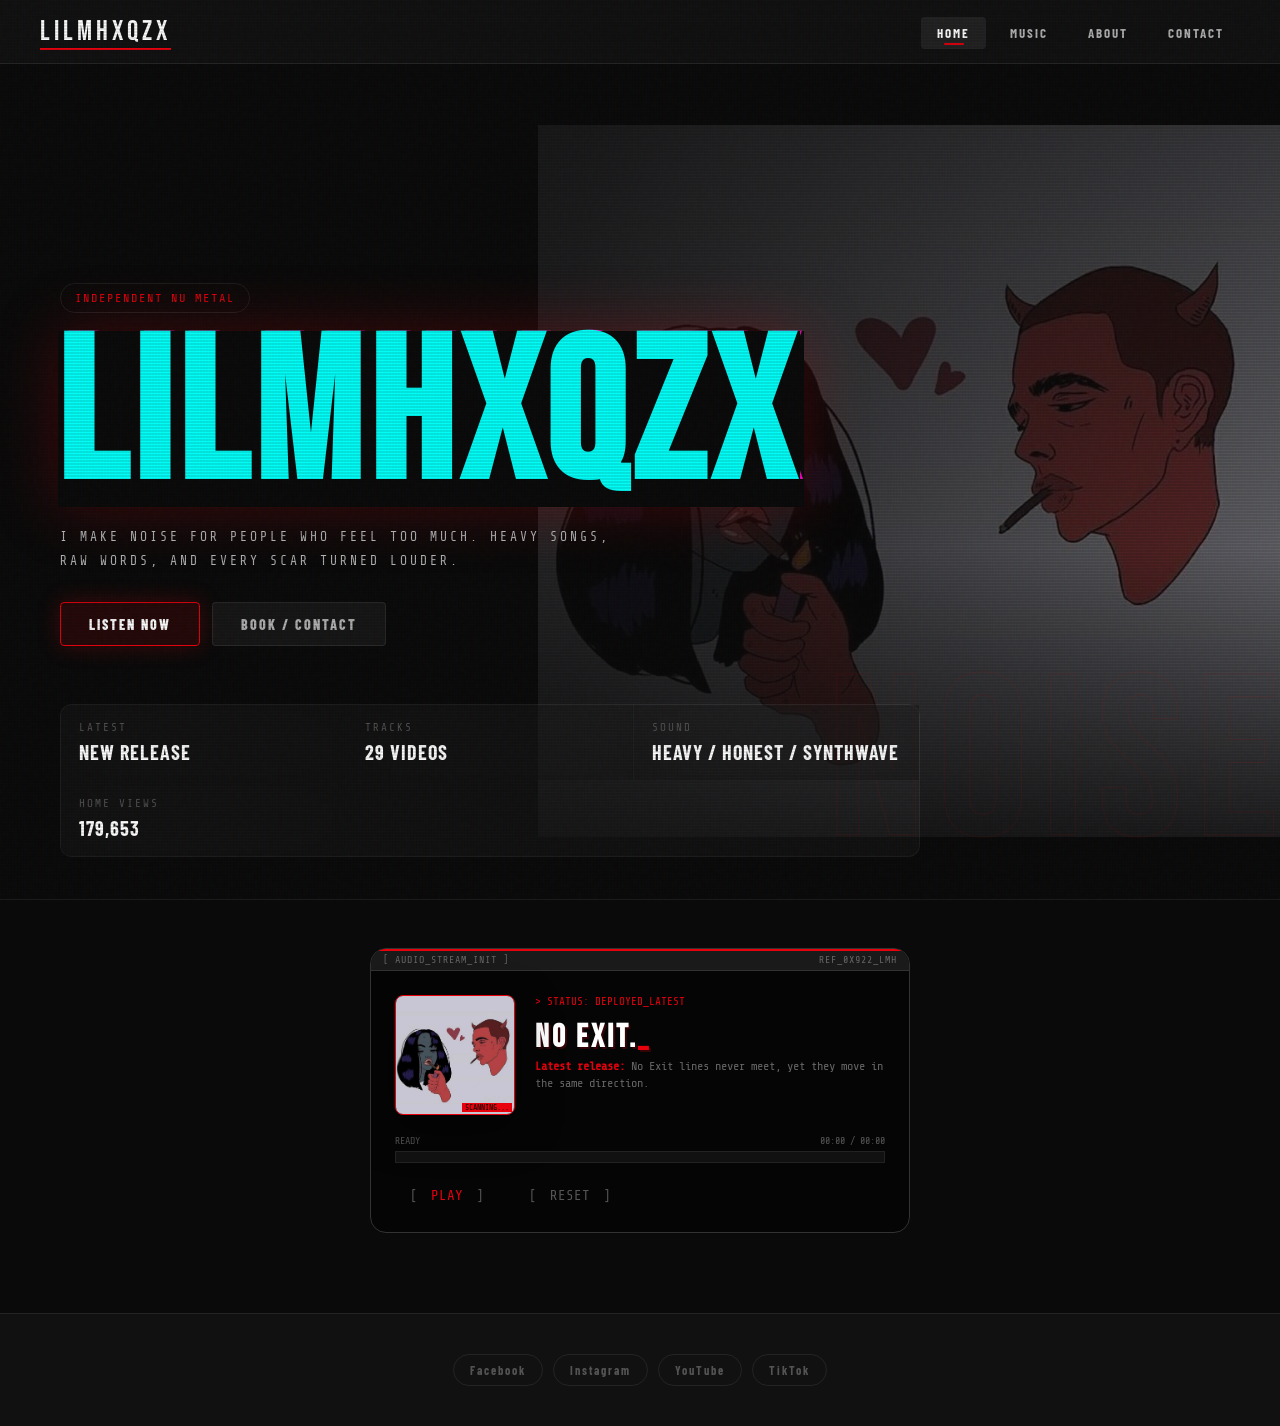
==== commit 16ba0d81: "Update index.html" ====
--- a/index.html
+++ b/index.html
@@ -49,29 +49,6 @@
         .glitch:hover::before { animation-duration: 0.2s; }
         .glitch:hover::after { animation-duration: 0.3s; }
 
-        /* CRT Scanlines & Vignette Overlay */
-        body::after {
-            content: " ";
-            display: block;
-            position: fixed;
-            top: 0; left: 0; bottom: 0; right: 0;
-            background: 
-                linear-gradient(rgba(18, 16, 16, 0) 50%, rgba(0, 0, 0, 0.1) 50%), 
-                linear-gradient(90deg, rgba(255, 0, 0, 0.03), rgba(0, 255, 0, 0.01), rgba(0, 0, 255, 0.03));
-            z-index: 9998;
-            background-size: 100% 3px, 3px 100%;
-            pointer-events: none;
-        }
-        body::before {
-            content: " ";
-            display: block;
-            position: fixed;
-            top: 0; left: 0; bottom: 0; right: 0;
-            background: radial-gradient(circle, rgba(0,0,0,0) 40%, rgba(0,0,0,0.6) 100%);
-            z-index: 9999;
-            pointer-events: none;
-        }
-
         /* --- INDUSTRIAL TERMINAL PLAYER --- */
         .music-player-container.terminal-style {
             background: #050505;
@@ -243,9 +220,12 @@
 </head>
 
 <body>
+    <div id="page-loader"></div>
+
     <nav class="navbar">
         <a href="index.html" class="logo">LILMHXQZX</a>
-        <ul>
+        <button class="nav-toggle" id="nav-toggle">☰</button>
+        <ul id="nav-menu">
             <li><a href="index.html" class="active">HOME</a></li>
             <li><a href="music.html">MUSIC</a></li>
             <li><a href="about.html">ABOUT</a></li>
@@ -555,6 +535,18 @@
 
         // เรียกใช้งานเมื่อโหลดหน้า
         window.addEventListener('DOMContentLoaded', initHomePage);
+
+        // Mobile Menu Toggle
+        const navToggle = document.getElementById('nav-toggle');
+        const navMenu = document.getElementById('nav-menu');
+        if(navToggle) {
+            navToggle.addEventListener('click', () => navMenu.classList.toggle('active'));
+        }
+
+        // Page Fade-in
+        window.addEventListener('load', () => {
+            document.getElementById('page-loader').style.opacity = '0';
+        });
     </script>
 
 </body>
--- a/style.css
+++ b/style.css
@@ -9,7 +9,8 @@
     --white: #ffffff;
     --grey: #b3b3b3;
     --dim: #535353;
-    --glass-blur: blur(25px) saturate(190%); /* เพิ่มความฟุ้งและความสดของสีพื้นหลัง */
+    --glass-blur: blur(30px) saturate(180%); 
+    --glass-border: rgba(255, 255, 255, 0.12);
 }
 
 * {
@@ -18,6 +19,8 @@
     box-sizing: border-box;
 }
 
+html { scroll-behavior: smooth; }
+
 ::selection {
     background: var(--red);
     color: var(--white);
@@ -42,6 +45,30 @@
     font-family: 'Barlow Condensed', sans-serif;
     min-height: 100vh;
     overflow-x: hidden;
+}
+
+/* --- GLOBAL OVERLAYS (CRT & VIGNETTE) --- */
+body::after {
+    content: " ";
+    display: block;
+    position: fixed;
+    top: 0; left: 0; bottom: 0; right: 0;
+    background: 
+        linear-gradient(rgba(18, 16, 16, 0) 50%, rgba(0, 0, 0, 0.1) 50%), 
+        linear-gradient(90deg, rgba(255, 0, 0, 0.03), rgba(0, 255, 0, 0.01), rgba(0, 0, 255, 0.03));
+    z-index: 9998;
+    background-size: 100% 3px, 3px 100%;
+    pointer-events: none;
+}
+
+body::before {
+    content: " ";
+    display: block;
+    position: fixed;
+    top: 0; left: 0; bottom: 0; right: 0;
+    background: radial-gradient(circle, rgba(0,0,0,0) 40%, rgba(0,0,0,0.6) 100%);
+    z-index: 9999;
+    pointer-events: none;
 }
 
 body::before {
@@ -63,9 +90,30 @@
     justify-content: space-between;
     padding: 0 40px;
     height: 64px;
-    background: rgba(10, 10, 10, 0.7);
+    background: var(--surface);
     backdrop-filter: var(--glass-blur);
+    -webkit-backdrop-filter: var(--glass-blur);
     border-bottom: 1px solid var(--border);
+}
+
+.nav-toggle {
+    display: none;
+    background: none;
+    border: none;
+    color: var(--white);
+    font-size: 24px;
+    cursor: pointer;
+    z-index: 101;
+}
+
+/* Page Transition Overlay */
+#page-loader {
+    position: fixed;
+    inset: 0;
+    background: var(--black);
+    z-index: 10000;
+    transition: opacity 0.6s ease;
+    pointer-events: none;
 }
 
 .logo {
@@ -262,11 +310,14 @@
 
 .home h1 {
     font-family: 'Bebas Neue', sans-serif;
-    font-size: clamp(76px, 16vw, 188px);
+    font-size: clamp(80px, 16vw, 200px);
     line-height: 0.88;
     letter-spacing: 7px;
     margin-bottom: 18px;
-    text-shadow: 0 0 28px var(--red-glow);
+    background: linear-gradient(to bottom, #fff 40%, #888 100%);
+    -webkit-background-clip: text;
+    -webkit-text-fill-color: transparent;
+    filter: drop-shadow(0 0 30px var(--red-glow));
     animation: fadeUp 0.7s 0.08s ease both;
 }
 
@@ -562,6 +613,29 @@
         padding: 0 20px;
     }
 
+    .nav-toggle {
+        display: block;
+    }
+
+    .navbar ul {
+        position: fixed;
+        top: 64px;
+        left: 0;
+        width: 100%;
+        height: 0;
+        flex-direction: column;
+        background: rgba(10, 10, 10, 0.95);
+        backdrop-filter: var(--glass-blur);
+        overflow: hidden;
+        transition: height 0.3s ease;
+        gap: 0;
+    }
+
+    .navbar ul.active {
+        height: calc(100vh - 64px);
+        padding: 20px 0;
+    }
+
     .home {
         min-height: auto;
         padding: 72px 20px 34px;
@@ -609,18 +683,22 @@
 /* Glass override for specialized layouts */
 .featured-track, .card {
     background: rgba(255, 255, 255, 0.03) !important;
-    -webkit-backdrop-filter: var(--glass-blur); /* เพิ่ม Support สำหรับ Safari/iOS */
+    -webkit-backdrop-filter: var(--glass-blur);
     backdrop-filter: var(--glass-blur);
-    border: 1px solid rgba(255, 255, 255, 0.08) !important;
-    box-shadow: 0 8px 32px 0 rgba(0, 0, 0, 0.37);
-    border: 1px solid rgba(255, 255, 255, 0.1) !important;
-    box-shadow: 0 8px 32px 0 rgba(0, 0, 0, 0.37), 
-                inset 0 0 0 1px rgba(255, 255, 255, 0.05); /* แสงสะท้อนที่ขอบใน */
+    border: 1px solid var(--glass-border) !important;
+    box-shadow: 
+        0 20px 40px rgba(0, 0, 0, 0.4),
+        inset 0 0 0 1px rgba(255, 255, 255, 0.05);
+    transition: all 0.4s cubic-bezier(0.165, 0.84, 0.44, 1);
 }
 
 .card:hover {
-    background: rgba(255, 255, 255, 0.07) !important;
-    border-color: rgba(232, 0, 13, 0.4) !important;
+    background: rgba(255, 255, 255, 0.06) !important;
+    border-color: rgba(232, 0, 13, 0.5) !important;
+    transform: translateY(-8px) scale(1.02);
+    box-shadow: 
+        0 30px 60px rgba(0, 0, 0, 0.6),
+        0 0 20px rgba(232, 0, 13, 0.2);
 }
 
 /* Dynamic Background for Music Page */
@@ -628,10 +706,194 @@
     position: fixed;
     inset: 0;
     z-index: -10;
-    background-image: url('music-bg.jpg'); /* กำหนดรูปพื้นหลังหลัก */
+    background-image: url('music-bg.png'); /* แก้ไขนามสกุลไฟล์ให้ตรงกับ music-bg.png */
     background-size: cover;
     background-position: center;
     background-repeat: no-repeat;
     transition: background-image 0.8s ease-in-out;
     filter: brightness(0.4) blur(2px);
 }
+
+/* --- MAGAZINE LAYOUT FOR ABOUT PAGE --- */
+.about-magazine {
+    max-width: 1400px;
+    margin: 0 auto;
+    padding: 80px 60px;
+    display: grid;
+    grid-template-columns: repeat(12, 1fr);
+    gap: 20px;
+}
+
+.mag-hero-text {
+    grid-column: 1 / 8;
+    z-index: 2;
+}
+
+.mag-hero-text h1 {
+    font-family: 'Bebas Neue', sans-serif;
+    font-size: clamp(100px, 15vw, 220px);
+    line-height: 0.8;
+    margin-bottom: 20px;
+    color: var(--white);
+    text-transform: uppercase;
+}
+
+.mag-vertical-label {
+    position: absolute;
+    left: -40px;
+    top: 0;
+    writing-mode: vertical-rl;
+    transform: rotate(180deg);
+    font-family: 'Share Tech Mono', monospace;
+    font-size: 12px;
+    color: var(--red);
+    letter-spacing: 5px;
+}
+
+.mag-main-image {
+    grid-column: 7 / 13;
+    grid-row: 1 / 3;
+    position: relative;
+    filter: grayscale(1) contrast(1.2);
+    transition: filter 0.5s ease;
+}
+
+.mag-main-image:hover {
+    filter: grayscale(0) contrast(1);
+}
+
+.mag-content-block {
+    grid-column: 1 / 6;
+    margin-top: 40px;
+    border-left: 1px solid var(--red);
+    padding-left: 30px;
+}
+
+.mag-quote {
+    grid-column: 6 / 12;
+    font-size: 32px;
+    font-family: 'Barlow Condensed', sans-serif;
+    font-weight: 900;
+    font-style: italic;
+    line-height: 1.1;
+    margin-top: 60px;
+    color: var(--grey);
+    text-transform: uppercase;
+    position: relative;
+}
+
+.mag-quote::before {
+    content: '"';
+    font-size: 100px;
+    color: var(--red);
+    position: absolute;
+    left: -50px;
+    top: -20px;
+    opacity: 0.3;
+}
+
+/* Global Glitch Effect for Headers */
+.glitch {
+    position: relative;
+    display: inline-block;
+}
+.glitch::before,
+.glitch::after {
+    content: attr(data-text);
+    position: absolute;
+    top: 0; left: 0; width: 100%; height: 100%;
+    background: transparent;
+    pointer-events: none;
+}
+.glitch::before {
+    left: 2px;
+    text-shadow: -2px 0 #ff00c1;
+    animation: glitch-anim-1 2s infinite linear alternate-reverse;
+}
+.glitch::after {
+    left: -2px;
+    text-shadow: -2px 0 #00fff9;
+    animation: glitch-anim-2 3s infinite linear alternate-reverse;
+}
+@keyframes glitch-anim-1 {
+    0% { clip-path: inset(20% 0 30% 0); }
+    20% { clip-path: inset(60% 0 10% 0); }
+    100% { clip-path: inset(30% 0 20% 0); }
+}
+@keyframes glitch-anim-2 {
+    0% { clip-path: inset(15% 0 35% 0); }
+    50% { clip-path: inset(5% 0 85% 0); }
+    100% { clip-path: inset(25% 0 55% 0); }
+}
+
+/* About Magazine Responsive */
+.mag-stats-grid {
+    grid-column: 1 / 13;
+    margin-top: 100px;
+    display: grid;
+    grid-template-columns: repeat(4, 1fr);
+    gap: 20px;
+}
+
+@media (max-width: 1024px) {
+    .about-magazine { padding: 60px 40px; }
+    .mag-hero-text { grid-column: 1 / 13; }
+    .mag-main-image { grid-column: 1 / 13; grid-row: auto; margin-top: 20px; }
+    .mag-content-block { grid-column: 1 / 13; margin-top: 30px; }
+    .mag-content-block h3 { font-size: 28px; }
+    .mag-quote { grid-column: 1 / 13; margin-top: 40px; padding-left: 50px; }
+    .mag-stats-grid { grid-template-columns: repeat(2, 1fr); margin-top: 60px; }
+}
+
+@media (max-width: 768px) {
+    .about-magazine {
+        padding: 40px 20px;
+        display: flex;
+        flex-direction: column;
+    }
+    .mag-vertical-label {
+        display: none; /* ซ่อน Label แนวตั้งบนมือถือเพื่อประหยัดพื้นที่ */
+    }
+    .mag-main-image {
+        margin: 0 -20px 30px -20px; /* ทำให้รูปกว้างเต็มจอ (Full bleed) */
+        border-radius: 0;
+        filter: grayscale(0.5); /* ให้มีสีบ้างบนมือถือเพื่อให้ดูน่าสนใจ */
+    }
+    .mag-hero-text h1 {
+        font-size: clamp(70px, 22vw, 140px);
+        line-height: 0.75;
+        margin-bottom: 30px;
+    }
+    .mag-content-block {
+        border-left: 2px solid var(--red);
+        padding-left: 20px;
+        margin-bottom: 40px;
+    }
+    .mag-quote {
+        font-size: 26px;
+        margin-top: 10px;
+        padding-left: 30px;
+    }
+    .mag-quote::before {
+        font-size: 80px;
+        left: -30px;
+    }
+}
+
+@media (max-width: 480px) {
+    .mag-stats-grid { grid-template-columns: 1fr; }
+}
+
+/* --- SCROLL REVEAL ANIMATION --- */
+.reveal-on-scroll {
+    opacity: 0;
+    transform: translateY(40px);
+    transition: opacity 1.2s ease, transform 1s cubic-bezier(0.165, 0.84, 0.44, 1);
+    will-change: transform, opacity;
+}
+
+.reveal-on-scroll.is-visible {
+    opacity: 1;
+    transform: translateY(0);
+    transition-delay: 0.1s;
+}
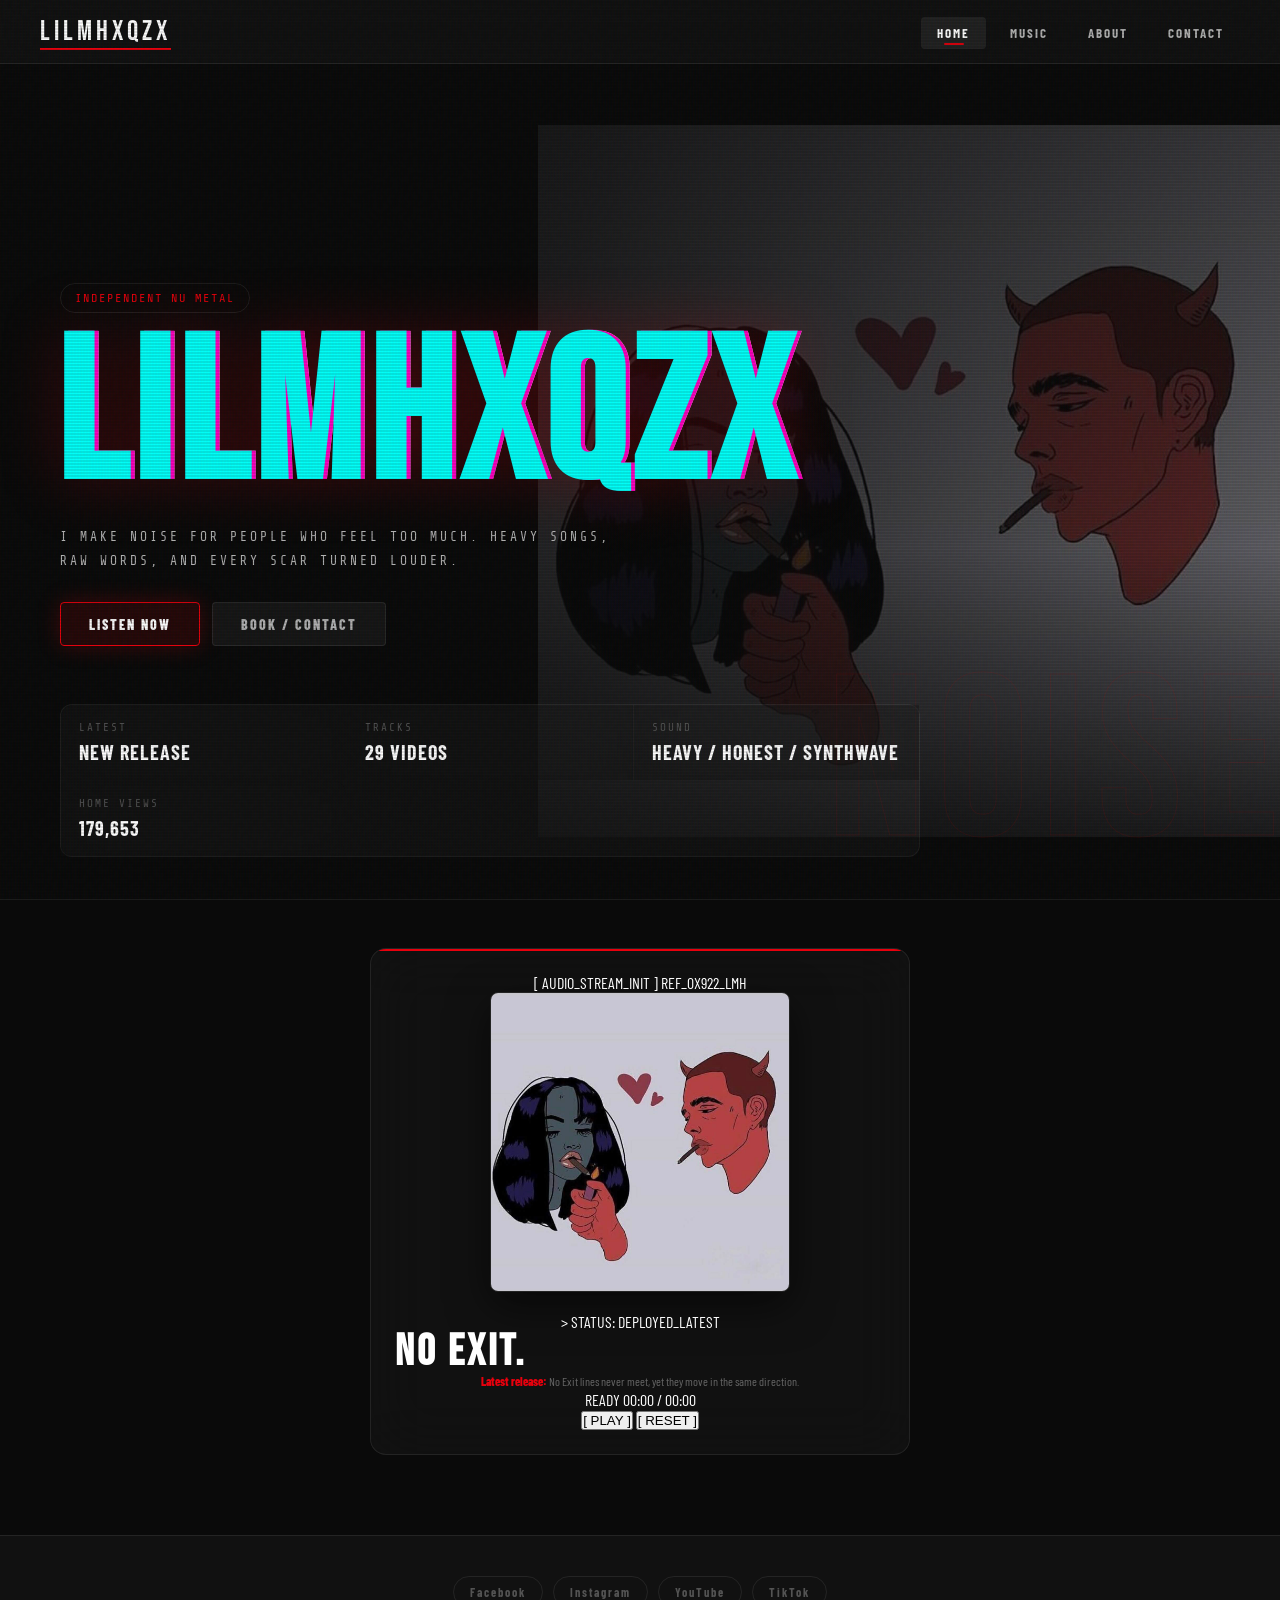
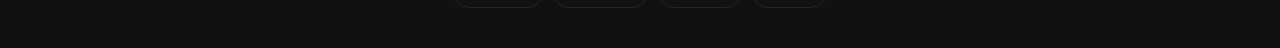
==== commit 022ddb8b: "Update index.html" ====
--- a/index.html
+++ b/index.html
@@ -8,215 +8,7 @@
     <link href="https://fonts.googleapis.com/css2?family=Bebas+Neue&family=Barlow+Condensed:wght@400;600;700;900&family=Share+Tech+Mono&display=swap" rel="stylesheet">
     <link rel="stylesheet" href="style.css?v=3">
     <script src="data.js"></script>
-    <style>
-        .glitch {
-            position: relative;
-            display: inline-block;
-        }
-        .glitch::before,
-        .glitch::after {
-            content: attr(data-text);
-            position: absolute;
-            top: 0; left: 0; width: 100%; height: 100%;
-            background: #0a0a0a; /* Match site background */
-        }
-        .glitch::before {
-            left: 2px;
-            text-shadow: -2px 0 #ff00c1;
-            animation: glitch-anim-1 2s infinite linear alternate-reverse;
-        }
-        .glitch::after {
-            left: -2px;
-            text-shadow: -2px 0 #00fff9;
-            animation: glitch-anim-2 3s infinite linear alternate-reverse;
-        }
-        @keyframes glitch-anim-1 {
-            0% { clip-path: inset(20% 0 30% 0); }
-            20% { clip-path: inset(60% 0 10% 0); }
-            40% { clip-path: inset(40% 0 50% 0); }
-            60% { clip-path: inset(80% 0 5% 0); }
-            80% { clip-path: inset(10% 0 70% 0); }
-            100% { clip-path: inset(30% 0 20% 0); }
-        }
-        @keyframes glitch-anim-2 {
-            0% { clip-path: inset(15% 0 35% 0); }
-            30% { clip-path: inset(5% 0 85% 0); }
-            60% { clip-path: inset(45% 0 25% 0); }
-            90% { clip-path: inset(75% 0 10% 0); }
-            100% { clip-path: inset(25% 0 55% 0); }
-        }
-        /* Increase glitch intensity on hover */
-        .glitch:hover::before { animation-duration: 0.2s; }
-        .glitch:hover::after { animation-duration: 0.3s; }
-
-        /* --- INDUSTRIAL TERMINAL PLAYER --- */
-        .music-player-container.terminal-style {
-            background: #050505;
-            border: 1px solid #333;
-            padding: 0;
-            text-align: left;
-            font-family: 'Share Tech Mono', monospace;
-            position: relative;
-            overflow: hidden;
-        }
-
-        .terminal-header {
-            background: #1a1a1a;
-            padding: 5px 12px;
-            display: flex;
-            justify-content: space-between;
-            border-bottom: 1px solid #333;
-            font-size: 10px;
-            color: #666;
-            letter-spacing: 1px;
-        }
-
-        .terminal-body {
-            padding: 24px;
-        }
-
-        .terminal-monitor {
-            display: grid;
-            grid-template-columns: 120px 1fr;
-            gap: 20px;
-            margin-bottom: 20px;
-        }
-
-        .album-cover-wrapper.terminal-frame {
-            width: 120px;
-            height: 120px;
-            border: 1px solid #e8000d;
-            position: relative;
-            margin: 0;
-        }
-
-        .album-cover-wrapper.terminal-frame::after {
-            content: "SCANNING...";
-            position: absolute;
-            bottom: 2px; right: 2px;
-            font-size: 8px;
-            background: #e8000d;
-            color: #000;
-            padding: 0 3px;
-        }
-
-        .track-info-terminal h2 {
-            font-size: 32px;
-            color: #fff;
-            margin: 0 0 5px 0;
-            text-shadow: 2px 2px 0px #e8000d33;
-        }
-
-        .status-line {
-            font-size: 11px;
-            color: #e8000d;
-            margin-bottom: 15px;
-            display: block;
-        }
-
-        /* Progress Bar Terminal */
-        .terminal-progress-area {
-            margin: 20px 0;
-        }
-
-        .progress-label {
-            display: flex;
-            justify-content: space-between;
-            font-size: 10px;
-            color: #555;
-            margin-bottom: 5px;
-        }
-
-        .progress-bar-bg {
-            height: 12px;
-            background: #111;
-            border: 1px solid #222;
-            position: relative;
-        }
-
-        .progress-bar-fill {
-            height: 100%;
-            background: #e8000d;
-            width: 0%;
-            box-shadow: 0 0 10px #e8000d;
-            transition: width 0.1s linear;
-        }
-
-        /* Terminal Buttons */
-        .terminal-actions {
-            display: flex;
-            gap: 15px;
-            margin-top: 20px;
-        }
-
-        .term-btn {
-            background: transparent;
-            border: none;
-            color: #e8000d;
-            font-family: 'Share Tech Mono', monospace;
-            font-size: 14px;
-            cursor: pointer;
-            padding: 5px 10px;
-            transition: all 0.2s;
-        }
-
-        .term-btn:hover {
-            text-shadow: 0 0 8px #e8000d;
-            color: #fff;
-            background: rgba(232, 0, 13, 0.05);
-        }
-        
-        /* Add a blinking cursor to Terminal Title */
-        .track-info-terminal h2::after {
-            content: '_';
-            animation: blink 1s infinite;
-            color: var(--red);
-        }
-        @keyframes blink { 50% { opacity: 0; } }
-
-        #ascii-visualizer {
-            color: #e8000d;
-            font-size: 24px;
-            letter-spacing: 2px;
-            opacity: 0.7;
-            margin-left: 15px;
-            height: 32px;
-        }
-
-        #reset-btn {
-            color: #555;
-        }
-
-        #reset-btn:hover {
-            text-shadow: 0 0 8px #666;
-            color: #999;
-        }
-
-        .term-btn span { color: #555; margin: 0 5px; }
-
-        /* Screen Glitch Spike */
-        .active-glitch {
-            animation: screen-spike 0.1s steps(2);
-        }
-        @keyframes screen-spike {
-            0% { filter: invert(0.5) hue-rotate(90deg); transform: translateX(5px) skewX(2deg); }
-            50% { filter: contrast(5); transform: translateX(-5px) skewX(-2deg); }
-            100% { filter: none; transform: none; }
-        }
-
-        /* Text Flicker Animation for Player Buttons */
-        @keyframes text-flicker {
-            0% { opacity: 0.1; }
-            10% { opacity: 1; }
-            20% { opacity: 0; }
-            30% { opacity: 1; }
-            70% { opacity: 0.2; }
-            100% { opacity: 1; }
-        }
-        .is-glitching {
-            animation: text-flicker 0.4s steps(4);
-        }
-    </style>
+    <!-- Internal Styles Cleaned up to use style.css -->
 </head>
 
 <body>
@@ -234,13 +26,15 @@
     </nav>
 
     <main class="home">
-        <div class="hero-copy">
-            <div class="eyebrow">INDEPENDENT NU METAL</div>
-            <h1 class="glitch" data-text="LILMHXQZX">LILMHXQZX</h1>
-            <p>I make noise for people who feel too much. Heavy songs, raw words, and every scar turned louder.</p>
-            <div class="hero-actions">
-                <a class="primary-action" href="music.html">LISTEN NOW</a>
-                <a class="secondary-action" href="contact.html">BOOK / CONTACT</a>
+        <div class="hero-content-glass">
+            <div class="hero-copy">
+                <div class="eyebrow">INDEPENDENT NU METAL</div>
+                <h1 class="glitch" data-text="LILMHXQZX">LILMHXQZX</h1>
+                <p>I make noise for people who feel too much. Heavy songs, raw words, and every scar turned louder.</p>
+                <div class="hero-actions">
+                    <a class="primary-action" href="music.html">LISTEN NOW</a>
+                    <a class="secondary-action" href="contact.html">BOOK / CONTACT</a>
+                </div>
             </div>
         </div>
 
--- a/style.css
+++ b/style.css
@@ -897,3 +897,40 @@
     transform: translateY(0);
     transition-delay: 0.1s;
 }
+
+/* --- GLASS FORM STYLES --- */
+.glass-input-group {
+    margin-bottom: 24px;
+    text-align: left;
+}
+
+.glass-input-group label {
+    display: block;
+    font-family: 'Share Tech Mono', monospace;
+    font-size: 12px;
+    color: var(--red);
+    letter-spacing: 2px;
+    margin-bottom: 8px;
+    text-transform: uppercase;
+}
+
+.glass-input {
+    width: 100%;
+    background: rgba(255, 255, 255, 0.05);
+    border: 1px solid var(--border);
+    border-radius: 8px;
+    padding: 14px 18px;
+    color: var(--white);
+    font-family: 'Barlow Condensed', sans-serif;
+    font-size: 16px;
+    letter-spacing: 1px;
+    transition: all 0.3s cubic-bezier(0.165, 0.84, 0.44, 1);
+    outline: none;
+}
+
+.glass-input:focus {
+    background: rgba(255, 255, 255, 0.08);
+    border-color: var(--red);
+    box-shadow: 0 0 20px var(--red-glow), inset 0 0 10px rgba(255,255,255,0.02);
+    transform: translateY(-2px);
+}
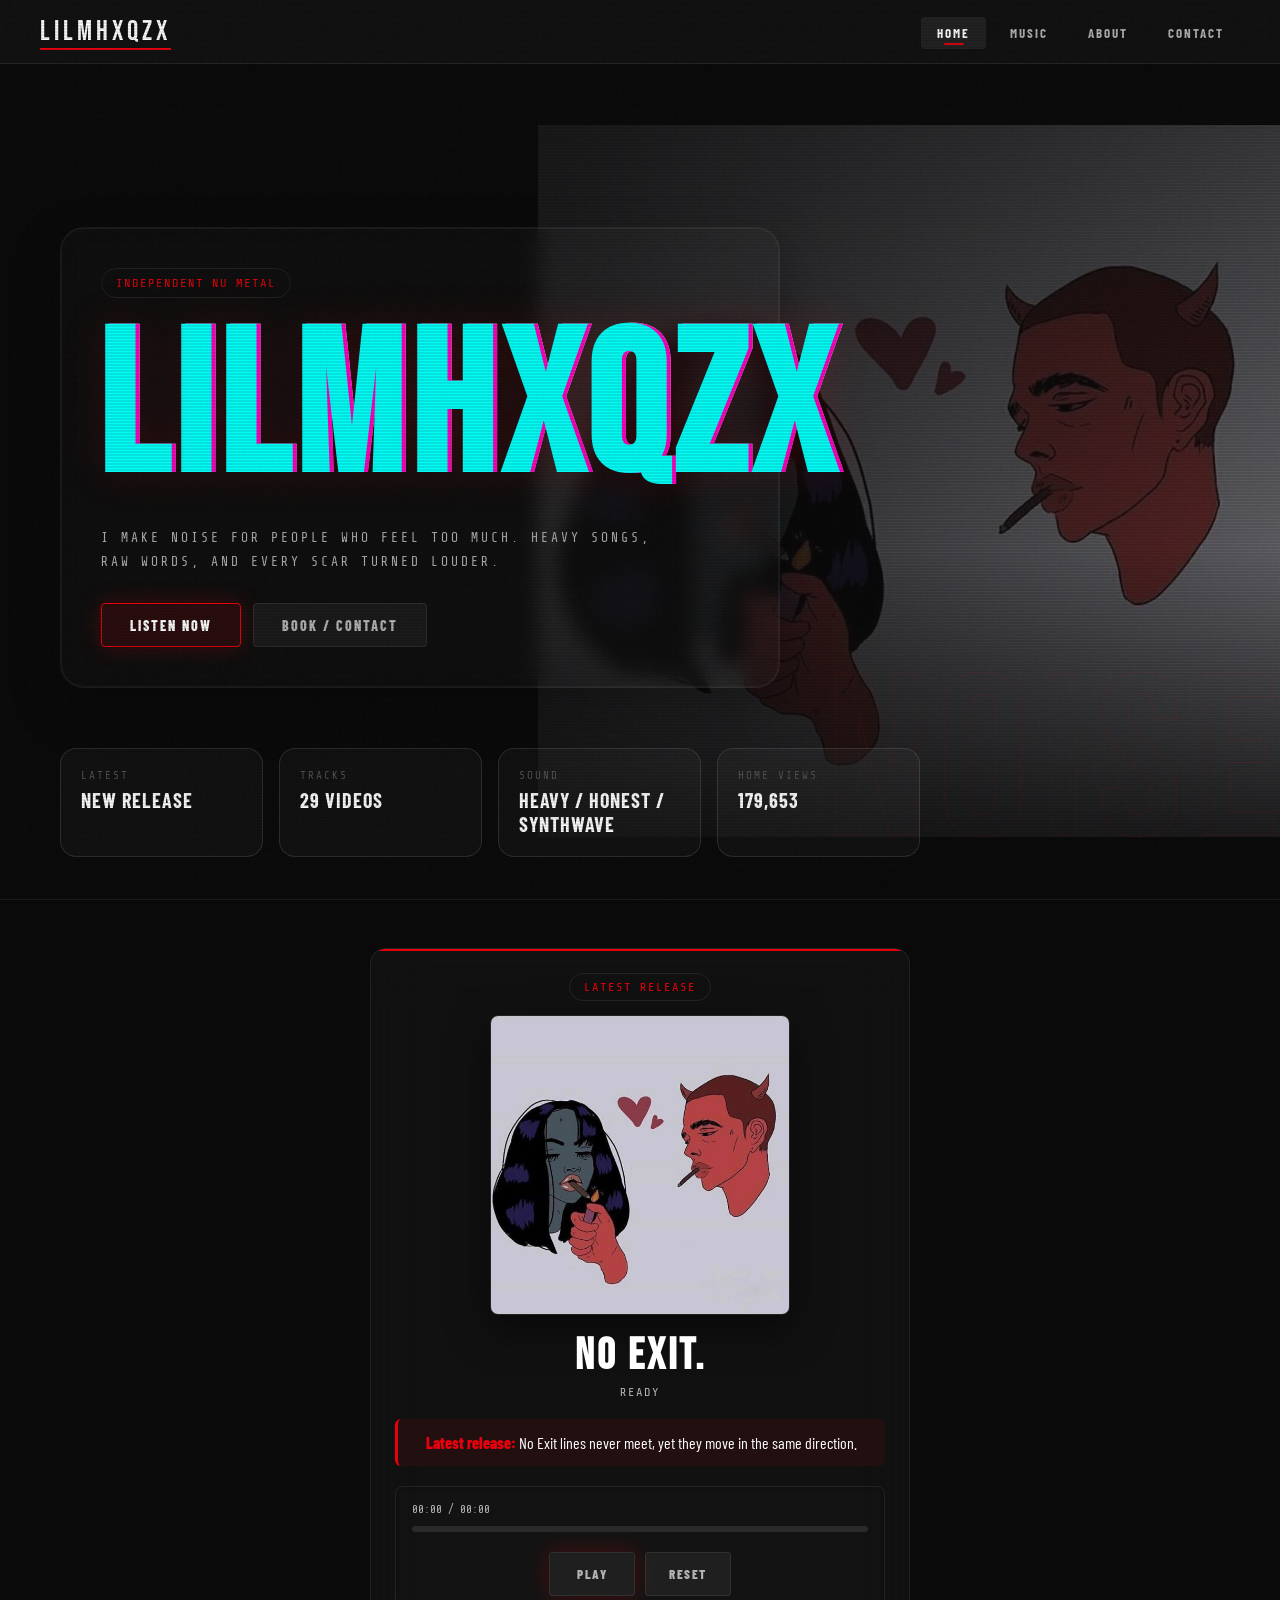
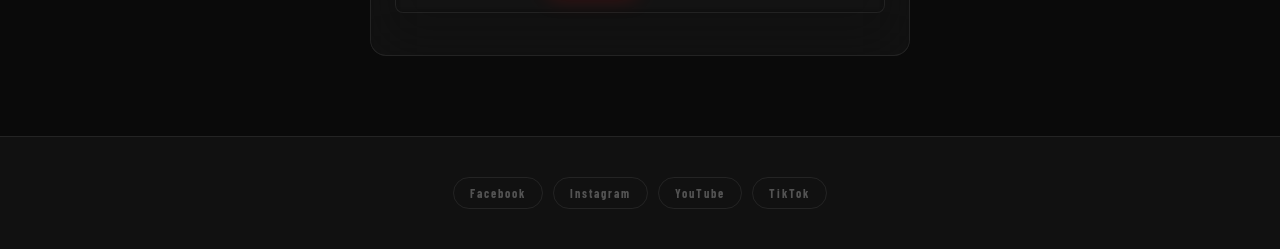
==== commit d35532fc: "Update index.html" ====
--- a/index.html
+++ b/index.html
@@ -60,44 +60,37 @@
 
     <!-- Music Player Section -->
     <div class="music-player-section">
-        <div class="music-player-container terminal-style">
-            <div class="terminal-header">
-                <span>[ AUDIO_STREAM_INIT ]</span>
-                <span>REF_0X922_LMH</span>
-            </div>
-            
-            <div class="terminal-body">
-                <div class="terminal-monitor">
-                    <div class="album-cover-wrapper terminal-frame">
-                        <img id="albumCover" src="cover.jpg" alt="Album Cover" class="album-cover">
-                    </div>
-                    <div class="track-info-terminal">
-                        <span class="status-line">> STATUS: DEPLOYED_LATEST</span>
-                        <div style="display: flex; align-items: center;">
-                            <h2 id="latest-title">LOAD_ERROR</h2>
-                            <span id="ascii-visualizer"></span>
-                        </div>
-                        <div id="latest-desc" style="font-size: 12px; color: #666; line-height: 1.4;">...</div>
-                    </div>
+        <div class="music-player-container">
+            <div class="badge">LATEST RELEASE</div>
+            
+            <div class="album-cover-wrapper">
+                <img id="albumCover" src="cover.jpg" alt="Album Cover" class="album-cover">
+            </div>
+            
+            <h2 id="latest-title">LOAD_ERROR</h2>
+            <div class="subtitle" id="player-status">READY</div>
+            
+            <div id="latest-desc" class="info">
+                <p>Loading track metadata...</p>
+            </div>
+
+            <div class="player-wrapper">
+                <div style="display: flex; justify-content: space-between; margin-bottom: 10px; font-family: 'Share Tech Mono'; font-size: 11px; color: var(--grey);">
+                    <span id="time-display">00:00 / 00:00</span>
+                    <span id="ascii-visualizer" style="color: var(--red);"></span>
                 </div>
-
-                <div class="terminal-progress-area">
-                    <div class="progress-label">
-                        <span id="player-status">READY</span>
-                        <span id="time-display">00:00 / 00:00</span>
-                    </div>
-                    <div class="progress-bar-bg">
-                        <div id="progress-fill" class="progress-bar-fill"></div>
-                    </div>
+                
+                <div style="height: 6px; background: rgba(255,255,255,0.1); border-radius: 3px; margin-bottom: 20px; overflow: hidden;">
+                    <div id="progress-fill" style="height: 100%; width: 0%; background: var(--red); box-shadow: 0 0 10px var(--red); transition: width 0.1s linear;"></div>
                 </div>
 
                 <audio id="main-audio">
                     <source id="audio-source" src="" type="audio/mpeg">
                 </audio>
 
-                <div class="terminal-actions">
-                    <button class="term-btn" onclick="togglePlay()" id="play-btn"><span>[</span> PLAY <span>]</span></button>
-                    <button class="term-btn" onclick="resetAudio()" id="reset-btn"><span>[</span> RESET <span>]</span></button>
+                <div class="controls">
+                    <button class="primary-action" onclick="togglePlay()" id="play-btn">PLAY</button>
+                    <button class="secondary-action" onclick="resetAudio()" id="reset-btn">RESET</button>
                 </div>
             </div>
         </div>
@@ -245,12 +238,12 @@
 
             if (mainAudio.paused) {
                 mainAudio.play();
-                playBtn.innerHTML = "<span>[</span> PAUSE <span>]</span>";
+                playBtn.textContent = "PAUSE";
                 setStatusText("STREAMING...");
                 startVisualizer();
             } else {
                 mainAudio.pause();
-                playBtn.innerHTML = "<span>[</span> PLAY <span>]</span>";
+                playBtn.textContent = "PLAY";
                 setStatusText("PAUSED");
                 clearInterval(visualizerInterval);
                 document.getElementById('ascii-visualizer').textContent = "";
@@ -260,7 +253,7 @@
         function resetAudio() {
             mainAudio.pause();
             mainAudio.currentTime = 0;
-            playBtn.innerHTML = "<span>[</span> PLAY <span>]</span>";
+            playBtn.textContent = "PLAY";
             setStatusText("READY");
             clearInterval(visualizerInterval);
             document.getElementById('ascii-visualizer').textContent = "";
@@ -282,7 +275,7 @@
         });
 
         mainAudio.addEventListener('ended', () => {
-            playBtn.innerHTML = "<span>[</span> PLAY <span>]</span>";
+            playBtn.textContent = "PLAY";
             setStatusText("COMPLETED");
             clearInterval(visualizerInterval);
             document.getElementById('ascii-visualizer').textContent = "";
--- a/style.css
+++ b/style.css
@@ -255,6 +255,22 @@
     overflow: hidden;
     border-bottom: 1px solid var(--border);
     isolation: isolate;
+}
+
+.hero-content-glass {
+    background: rgba(255, 255, 255, 0.02);
+    backdrop-filter: blur(10px);
+    -webkit-backdrop-filter: blur(10px);
+    border: 1px solid rgba(255, 255, 255, 0.05);
+    border-radius: 24px;
+    padding: 40px;
+    margin-bottom: 20px;
+    box-shadow: 
+        0 20px 50px rgba(0, 0, 0, 0.3),
+        inset 0 0 0 1px rgba(255, 255, 255, 0.05);
+    animation: fadeUp 0.8s cubic-bezier(0.16, 1, 0.3, 1) both;
+    width: min(100%, 720px);
+    position: relative;
 }
 
 .home::before {
@@ -291,13 +307,14 @@
 }
 
 .hero-copy {
-    width: min(100%, 720px);
+    width: 100%;
+    text-align: left;
 }
 
 .eyebrow {
     display: inline-flex;
     align-items: center;
-    margin-bottom: 18px;
+    margin-bottom: 24px;
     padding: 7px 14px;
     border: 1px solid var(--border);
     border-radius: 500px;
@@ -311,13 +328,13 @@
 .home h1 {
     font-family: 'Bebas Neue', sans-serif;
     font-size: clamp(80px, 16vw, 200px);
-    line-height: 0.88;
+    line-height: 0.9;
     letter-spacing: 7px;
-    margin-bottom: 18px;
-    background: linear-gradient(to bottom, #fff 40%, #888 100%);
+    margin-bottom: 24px;
+    background: linear-gradient(to bottom, #fff 30%, rgba(255,255,255,0.5) 100%);
     -webkit-background-clip: text;
     -webkit-text-fill-color: transparent;
-    filter: drop-shadow(0 0 30px var(--red-glow));
+    filter: drop-shadow(0 0 20px rgba(232, 0, 13, 0.15));
     animation: fadeUp 0.7s 0.08s ease both;
 }
 
@@ -384,23 +401,26 @@
 .hero-meta {
     width: min(100%, 860px);
     display: grid;
-    grid-template-columns: repeat(3, minmax(0, 1fr));
-    gap: 1px;
-    margin-top: 58px;
-    border: 1px solid rgba(255, 255, 255, 0.05);
-    border-radius: 12px;
+    grid-template-columns: repeat(auto-fit, minmax(180px, 1fr));
+    gap: 16px;
+    margin-top: 40px;
+    animation: fadeUp 0.7s 0.32s ease both;
+}
+
+.hero-meta div {
+    padding: 20px;
     background: var(--surface);
-    animation: fadeUp 0.7s 0.32s ease both;
-}
-
-.hero-meta div {
-    padding: 16px 18px;
-    background: rgba(17, 17, 17, 0.4);
     backdrop-filter: var(--glass-blur);
-}
-
-.hero-meta div:first-child { border-radius: 12px 0 0 12px; }
-.hero-meta div:last-child { border-radius: 0 12px 12px 0; }
+    -webkit-backdrop-filter: var(--glass-blur);
+    border: 1px solid var(--glass-border);
+    border-radius: 16px;
+    transition: transform 0.3s ease, border-color 0.3s ease;
+}
+
+.hero-meta div:hover {
+    transform: translateY(-5px);
+    border-color: var(--red);
+}
 
 .hero-meta span {
     display: block;
@@ -554,7 +574,8 @@
     background: rgba(232, 0, 13, 0.08);
     border-left: 3px solid var(--red);
     border-radius: 6px;
-    text-align: left;
+    text-align: center; /* แก้ไขให้ตัวหนังสือตรงกึ่งกลาง */
+    margin-bottom: 20px;
 }
 
 .info p {
@@ -638,7 +659,15 @@
 
     .home {
         min-height: auto;
-        padding: 72px 20px 34px;
+        padding: 100px 20px 60px;
+        align-items: center;
+        text-align: center;
+    }
+
+    .hero-content-glass {
+        padding: 30px 20px;
+        border-radius: 20px;
+        width: 100%;
     }
 
     .home::before {
@@ -646,10 +675,27 @@
             linear-gradient(0deg, rgba(10, 10, 10, 0.98) 0%, rgba(10, 10, 10, 0.64) 52%, rgba(10, 10, 10, 0.92) 100%),
             url('cover.jpg') center top / cover no-repeat;
     }
+    
+    .hero-copy {
+        text-align: center;
+    }
+
+    .home p {
+        margin: 0 auto;
+    }
+
+    .hero-actions {
+        justify-content: center;
+    }
 
     .hero-meta {
-        grid-template-columns: 1fr;
-        margin-top: 38px;
+        grid-template-columns: repeat(2, 1fr);
+        margin-top: 30px;
+        gap: 10px;
+    }
+    
+    .hero-meta div {
+        padding: 15px;
     }
 
     .music-player-section {
@@ -934,3 +980,22 @@
     box-shadow: 0 0 20px var(--red-glow), inset 0 0 10px rgba(255,255,255,0.02);
     transform: translateY(-2px);
 }
+
+/* --- SUCCESS OVERLAY --- */
+.success-overlay {
+    position: fixed;
+    inset: 0;
+    background: rgba(0, 0, 0, 0.9);
+    backdrop-filter: var(--glass-blur);
+    -webkit-backdrop-filter: var(--glass-blur);
+    display: none;
+    justify-content: center;
+    align-items: center;
+    z-index: 10001;
+    padding: 20px;
+    animation: fadeIn 0.4s ease both;
+}
+
+.success-overlay.active {
+    display: flex;
+}
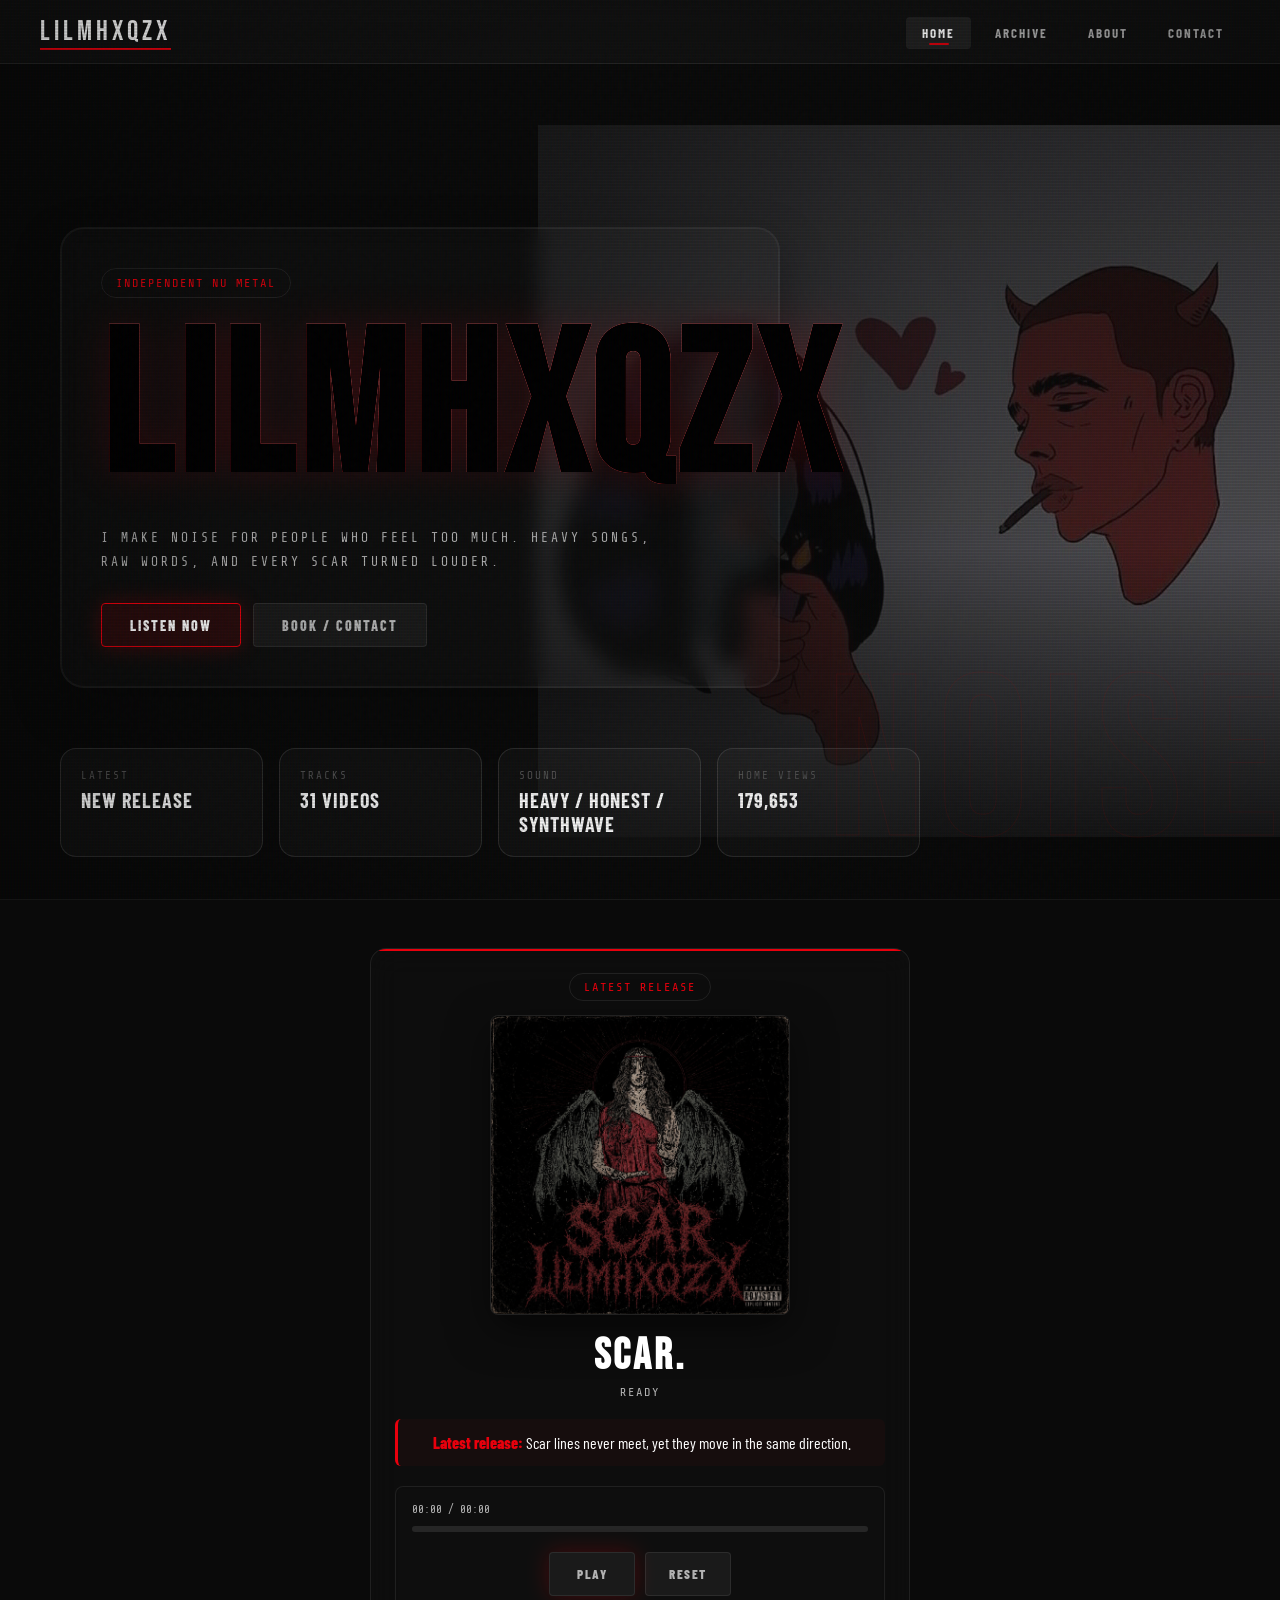
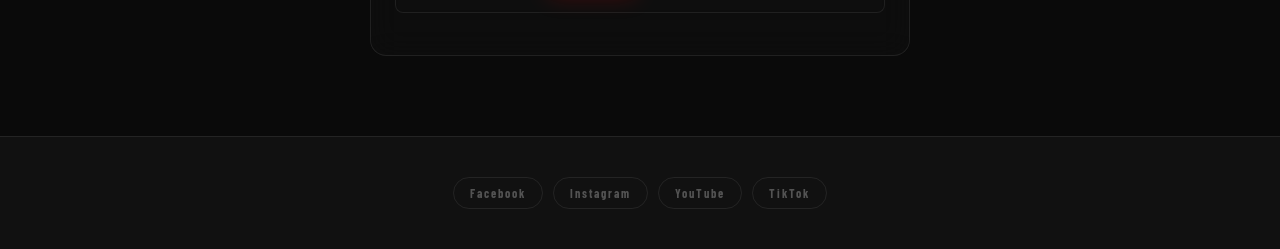
==== commit ddc4cff8: "Update index.html" ====
--- a/index.html
+++ b/index.html
@@ -19,7 +19,7 @@
         <button class="nav-toggle" id="nav-toggle">☰</button>
         <ul id="nav-menu">
             <li><a href="index.html" class="active">HOME</a></li>
-            <li><a href="music.html">MUSIC</a></li>
+            <li><a href="music.html">ARCHIVE</a></li>
             <li><a href="about.html">ABOUT</a></li>
             <li><a href="contact.html">CONTACT</a></li>
         </ul>
--- a/style.css
+++ b/style.css
@@ -61,21 +61,14 @@
     pointer-events: none;
 }
 
+/* รวม Vignette และ Noise เข้าด้วยกันเพื่อลดภาระการ Render */
 body::before {
     content: " ";
-    display: block;
-    position: fixed;
-    top: 0; left: 0; bottom: 0; right: 0;
-    background: radial-gradient(circle, rgba(0,0,0,0) 40%, rgba(0,0,0,0.6) 100%);
-    z-index: 9999;
-    pointer-events: none;
-}
-
-body::before {
-    content: '';
     position: fixed;
     inset: 0;
-    background-image: url("data:image/svg+xml,%3Csvg viewBox='0 0 200 200' xmlns='http://www.w3.org/2000/svg'%3E%3Cfilter id='n'%3E%3CfeTurbulence type='fractalNoise' baseFrequency='0.9' numOctaves='4' stitchTiles='stitch'/%3E%3C/filter%3E%3Crect width='100%25' height='100%25' filter='url(%23n)' opacity='0.03'/%3E%3C/svg%3E");
+    background-image: 
+        radial-gradient(circle, rgba(0,0,0,0) 40%, rgba(0,0,0,0.6) 100%),
+        url("data:image/svg+xml,%3Csvg viewBox='0 0 200 200' xmlns='http://www.w3.org/2000/svg'%3E%3Cfilter id='n'%3E%3CfeTurbulence type='fractalNoise' baseFrequency='0.9' numOctaves='4' stitchTiles='stitch'/%3E%3C/filter%3E%3Crect width='100%25' height='100%25' filter='url(%23n)' opacity='0.03'/%3E%3C/svg%3E");
     pointer-events: none;
     z-index: 9999;
     opacity: 0.4;
@@ -138,18 +131,22 @@
     20% {
         transform: translate(-2px, 2px);
         text-shadow: 2px 0 var(--red), -2px 0 #0ff;
+        text-shadow: 2px 0 var(--red), -2px 0 #000;
     }
     40% {
         transform: translate(-2px, -2px);
         text-shadow: 2px 0 var(--red), -2px 0 #0ff;
+        text-shadow: 2px 0 var(--red), -2px 0 #000;
     }
     60% {
         transform: translate(2px, 2px);
         text-shadow: -2px 0 var(--red), 2px 0 #0ff;
+        text-shadow: -2px 0 var(--red), 2px 0 #000;
     }
     80% {
         transform: translate(2px, -2px);
         text-shadow: -2px 0 var(--red), 2px 0 #0ff;
+        text-shadow: -2px 0 var(--red), 2px 0 #000;
     }
     100% {
         transform: translate(0);
@@ -449,8 +446,8 @@
     max-width: 540px;
     margin: 0 auto;
     padding: 24px;
-    background: var(--surface);
-    backdrop-filter: var(--glass-blur) !important;
+    background: rgba(255, 255, 255, 0.015); /* ลดความเข้มของสีพื้นผิวลงเพื่อให้ใสขึ้น */
+    backdrop-filter: blur(15px) saturate(200%) !important; /* ลดความเบลอลงจาก 30px เพื่อให้เห็นพื้นหลังชัดขึ้น */
     border: 1px solid var(--border);
     border-radius: 16px;
     text-align: center;
@@ -527,8 +524,8 @@
 .player-wrapper {
     padding: 16px;
     margin-bottom: 18px;
-    background: rgba(0, 0, 0, 0.2);
-    backdrop-filter: blur(4px);
+    background: rgba(0, 0, 0, 0.1); /* ปรับพื้นหลังส่วนควบคุมให้บางลง */
+    backdrop-filter: blur(2px);
     border: 1px solid var(--border);
     border-radius: 8px;
 }
@@ -571,7 +568,7 @@
 
 .info {
     padding: 14px 16px;
-    background: rgba(232, 0, 13, 0.08);
+    background: rgba(232, 0, 13, 0.04); /* ปรับความใสของแถบข้อมูลเพลง */
     border-left: 3px solid var(--red);
     border-radius: 6px;
     text-align: center; /* แก้ไขให้ตัวหนังสือตรงกึ่งกลาง */
@@ -750,14 +747,18 @@
 /* Dynamic Background for Music Page */
 .music-page-bg-overlay {
     position: fixed;
-    inset: 0;
-    z-index: -10;
-    background-image: url('music-bg.png'); /* แก้ไขนามสกุลไฟล์ให้ตรงกับ music-bg.png */
+    top: 0;
+    left: 0;
+    width: 100%;
+    height: 100%;
+    z-index: 0; /* ปรับให้อยู่ระนาบเดียวกับ body */
+    background-image: url('music-bg6.PNG'); /* แก้ไขเป็น .jpg ให้ตรงกับไฟล์จริง */
     background-size: cover;
     background-position: center;
     background-repeat: no-repeat;
     transition: background-image 0.8s ease-in-out;
-    filter: brightness(0.4) blur(2px);
+    filter: brightness(0.2) blur(2px);
+    -webkit-filter: brightness(0.2) blur(2px); /* เพื่อความเข้ากันได้บน iOS Safari */
 }
 
 /* --- MAGAZINE LAYOUT FOR ABOUT PAGE --- */
@@ -854,11 +855,15 @@
 .glitch::before {
     left: 2px;
     text-shadow: -2px 0 #ff00c1;
+    color: var(--red);
+    text-shadow: -2px 0 var(--red);
     animation: glitch-anim-1 2s infinite linear alternate-reverse;
 }
 .glitch::after {
     left: -2px;
     text-shadow: -2px 0 #00fff9;
+    color: #000;
+    text-shadow: 2px 0 #000;
     animation: glitch-anim-2 3s infinite linear alternate-reverse;
 }
 @keyframes glitch-anim-1 {
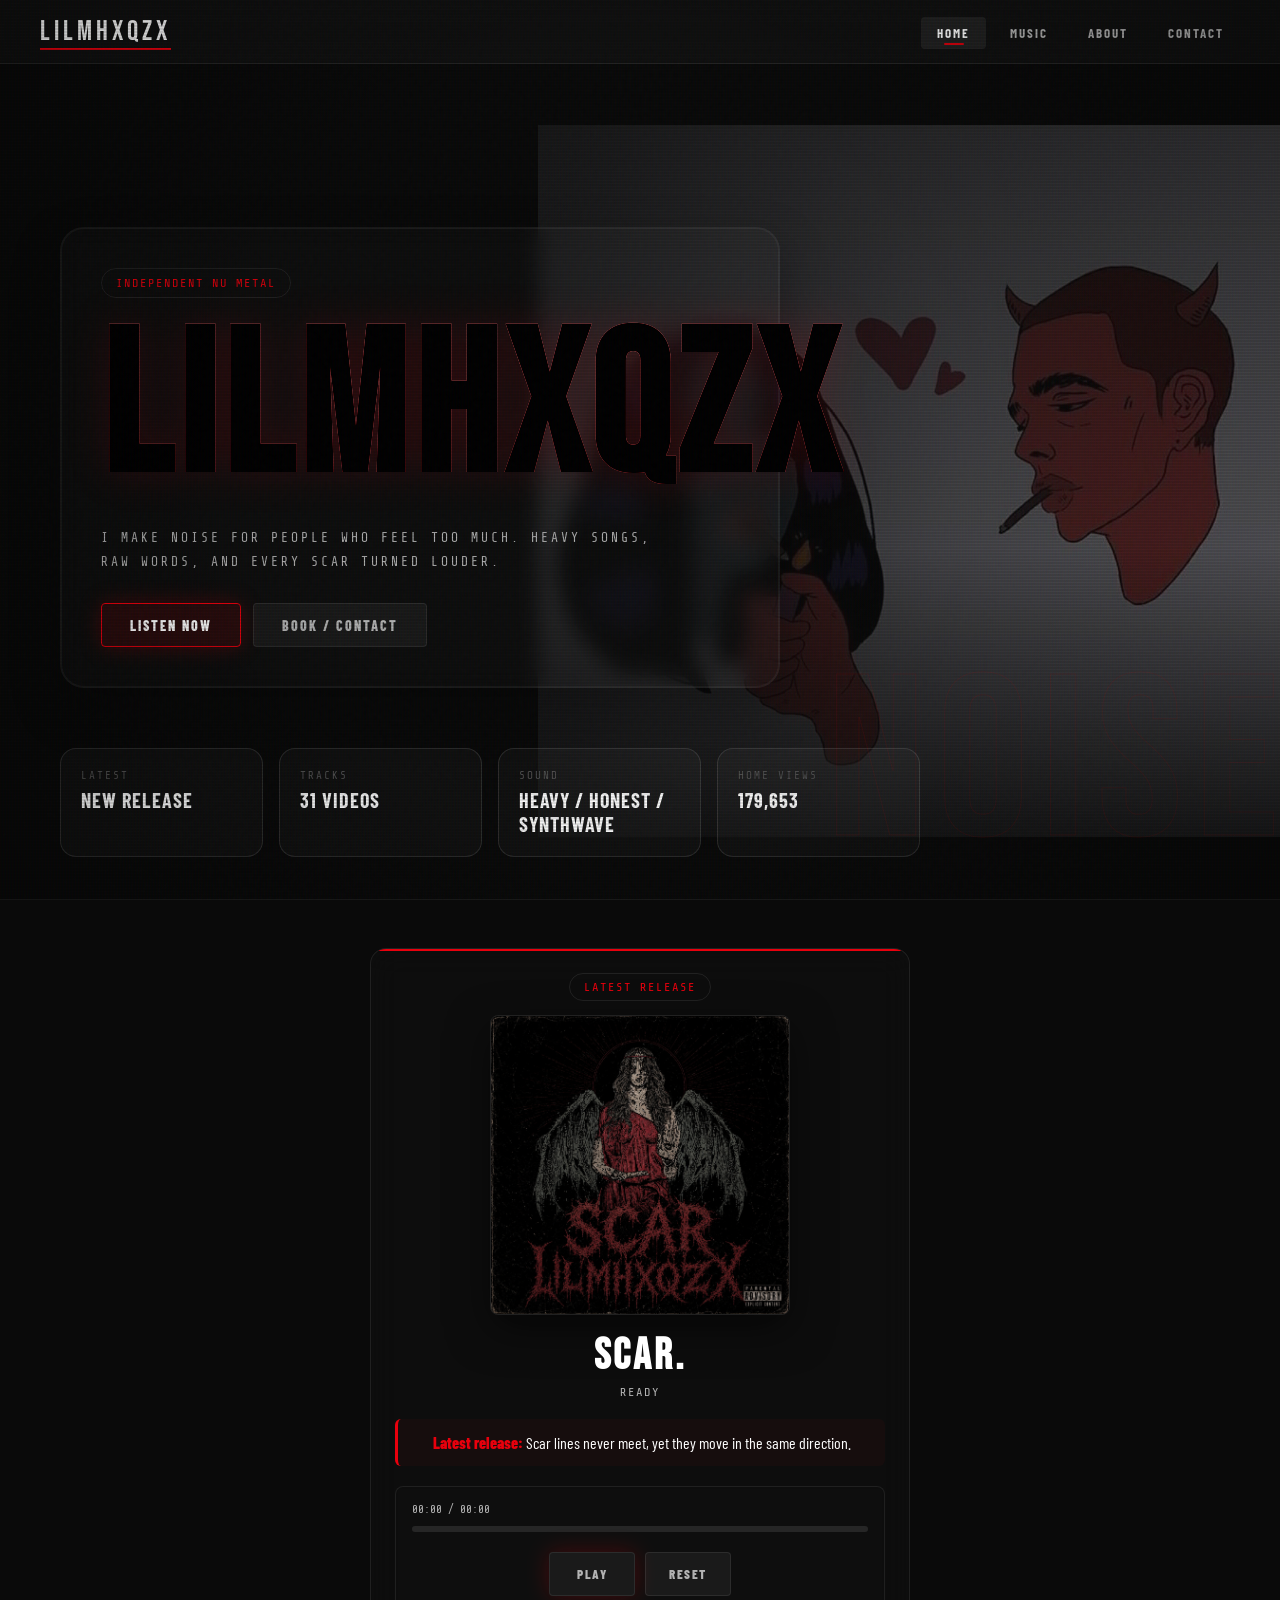
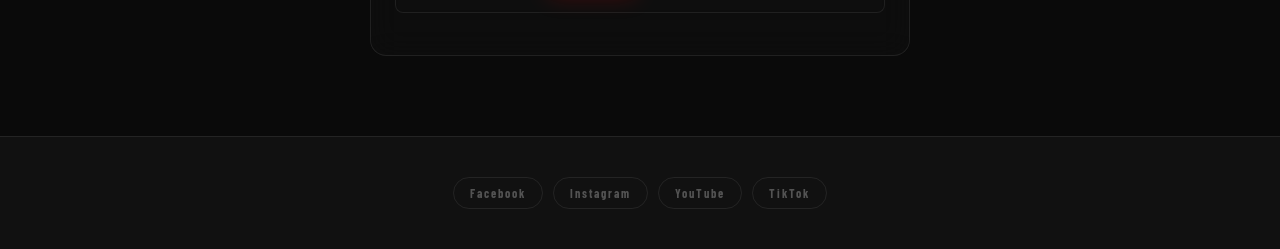
==== commit 6dded7e2: "Update index.html" ====
--- a/index.html
+++ b/index.html
@@ -19,7 +19,7 @@
         <button class="nav-toggle" id="nav-toggle">☰</button>
         <ul id="nav-menu">
             <li><a href="index.html" class="active">HOME</a></li>
-            <li><a href="music.html">ARCHIVE</a></li>
+            <li><a href="music.html">MUSIC</a></li>
             <li><a href="about.html">ABOUT</a></li>
             <li><a href="contact.html">CONTACT</a></li>
         </ul>
